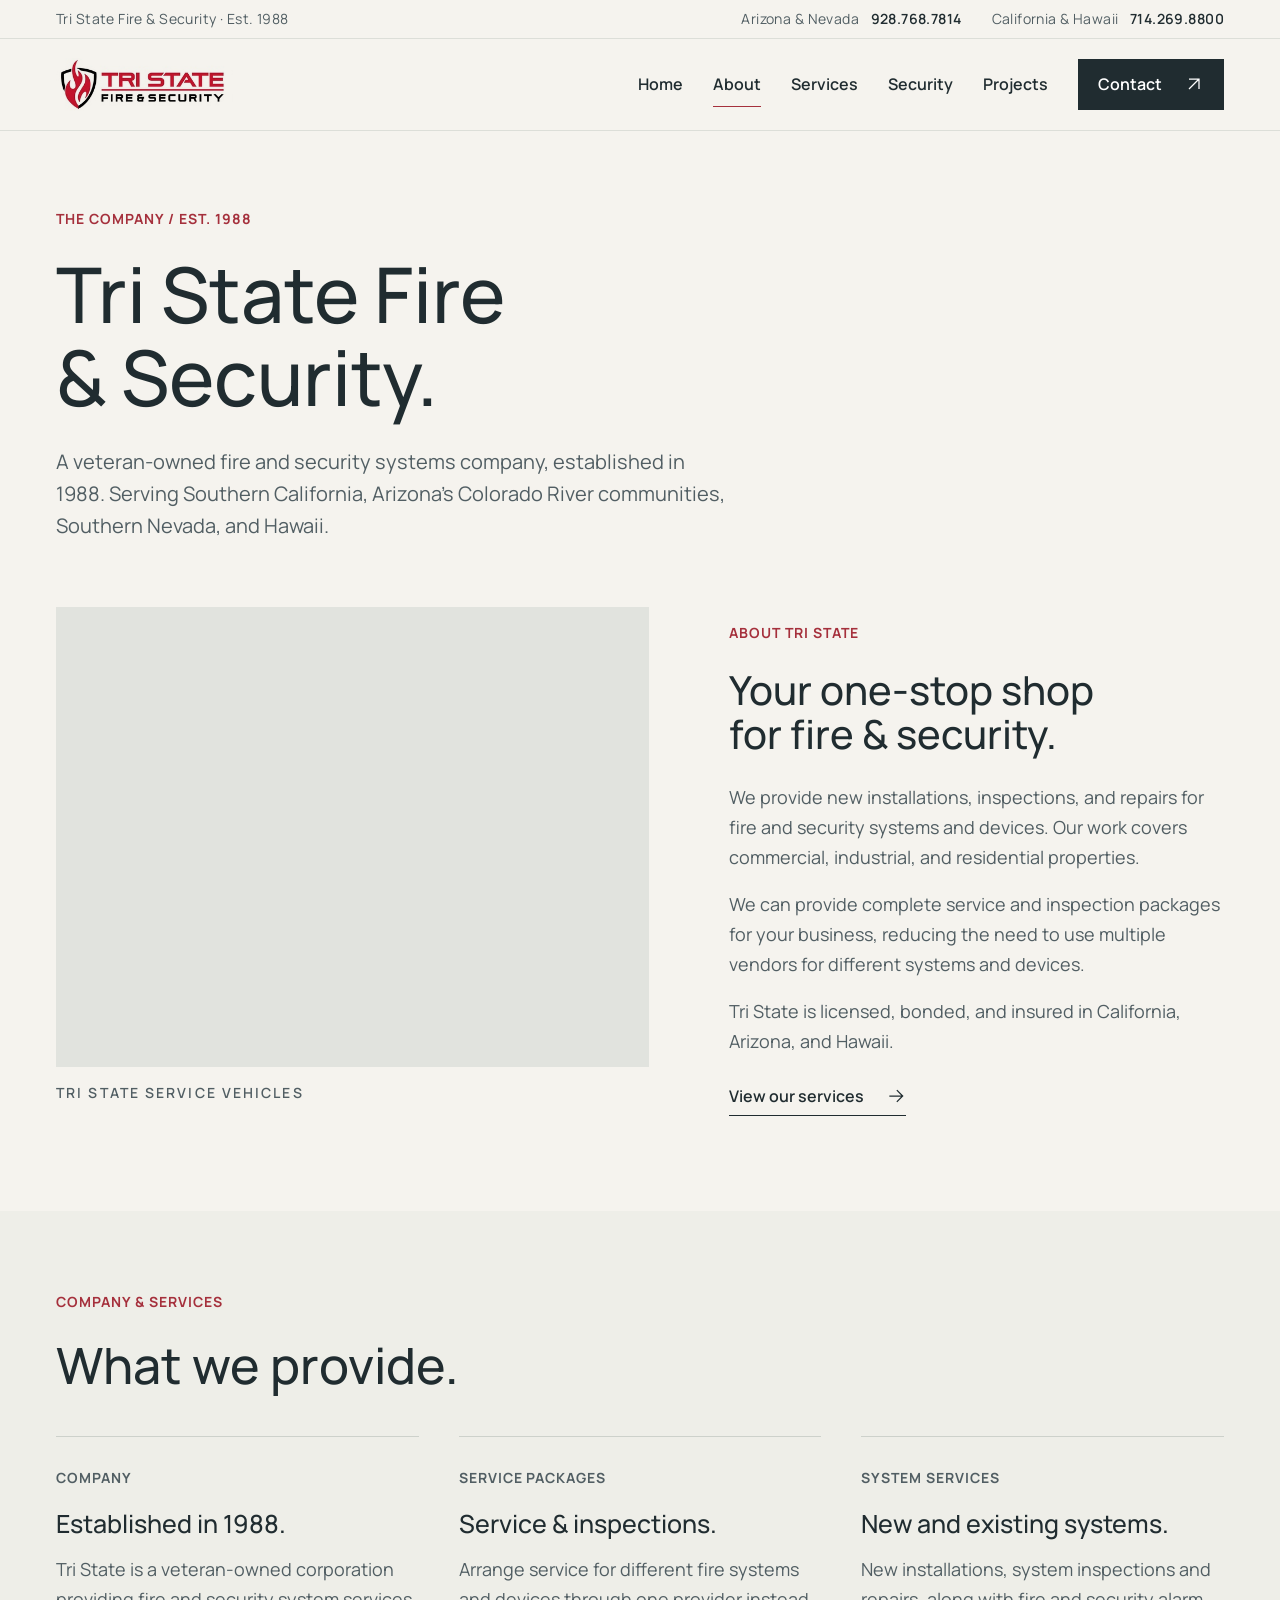
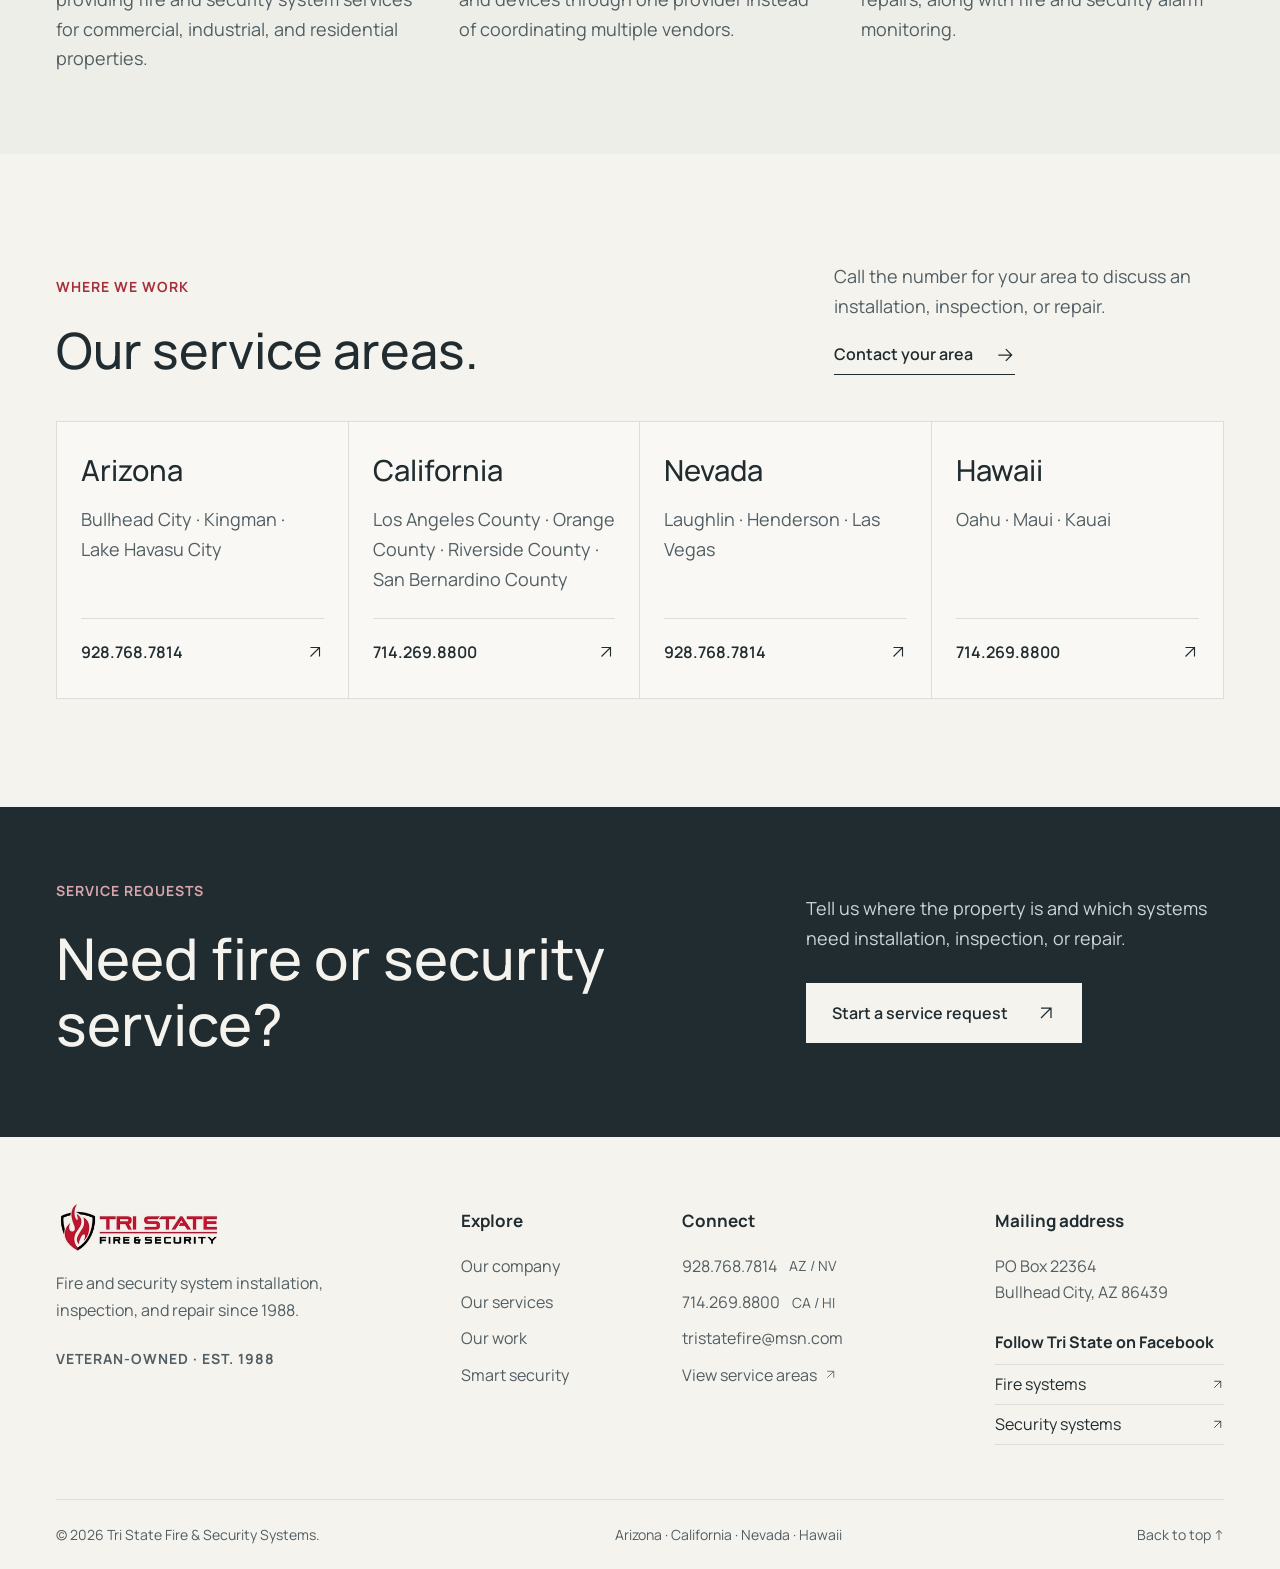
==== about.html @ aa1368dc "Publish Tri State client preview" ====
<!doctype html>
<html lang="en">
  <head>
    <meta charset="UTF-8" />
    <meta name="viewport" content="width=device-width, initial-scale=1.0" />
    <meta name="theme-color" content="#f5f3ee" />
    <title>Our company | Tri State Fire & Security</title>
    <meta
      name="description"
      content="Get to know Tri State Fire &amp; Security, a veteran-owned company providing complete fire and security services since 1988."
    />
    <link
      rel="icon"
      type="image/jpeg"
      href="/images/enhanced/tristate_icon-606w.jpg"
    />
    <link rel="preconnect" href="https://fonts.googleapis.com" />
    <link rel="preconnect" href="https://fonts.gstatic.com" crossorigin />
    <link
      href="https://fonts.googleapis.com/css2?family=Manrope:wght@400;500;600;700;800&display=swap"
      rel="stylesheet"
    />
    <link rel="stylesheet" href="/css/styles.css?v=services-fix-1" />
    <script src="/app.js?v=mobile-call-1" defer></script>
  </head>
  <body id="top">
    <a class="skip-link" href="#main">Skip to content</a>
    <div class="utility-bar">
      <div class="container utility-inner">
        <span>Tri State Fire &amp; Security · Est. 1988</span
        ><a href="tel:+19287687814"
          >Arizona & Nevada <span>928.768.7814</span></a
        ><a href="tel:+17142698800"
          >California & Hawaii <span>714.269.8800</span></a
        >
      </div>
    </div>
    <header class="site-header">
      <div class="container nav-inner">
        <a class="brand" href="/" aria-label="Tri State Fire and Security home"
          ><picture
            >
            <img
              src="/images/enhanced/tristate_logo-1125w.jpg"
              alt="Tri State Fire & Security"
              width="1125"
              height="460"
              decoding="async"
              srcset="
                /images/enhanced/tristate_logo-320w.jpg   320w,
                /images/enhanced/tristate_logo-640w.jpg   640w,
                /images/enhanced/tristate_logo-1125w.jpg 1125w
              "
              sizes="(max-width: 700px) 175px, 177px" /></picture></a
        ><button
          class="menu-toggle"
          aria-controls="site-nav"
          aria-expanded="false"
          aria-label="Open navigation"
        >
          <span></span><span></span>
        </button>
        <nav id="site-nav" aria-label="Main navigation">
          <a href="/">Home</a><a href="/about.html" aria-current="page">About</a
          ><a href="/services.html">Services</a
          ><a href="/brochure.html">Security</a
          ><a href="/projects.html">Projects</a
          ><a href="/locations.html" class="button button-small"
            >Contact
            <svg viewBox="0 0 24 24" fill="none" aria-hidden="true">
              <path
                d="M6 18 18 6M6 6h12v12"
                stroke="currentColor"
                stroke-width="1.5"
              /></svg
          ></a>
        </nav>
      </div>
    </header>
    <main id="main">
      <section class="page-intro container">
        <p class="eyebrow">THE COMPANY / EST. 1988</p>
        <h1>Tri State Fire<br />&amp; Security.</h1>
        <p class="intro-copy">
          A veteran-owned fire and security systems company, established in 1988. Serving Southern California, Arizona’s Colorado River communities, Southern Nevada, and Hawaii.
        </p>
      </section>
      <section class="container company-story">
        <div>
          <picture
            >
            <img
              class="story-photo"
              src="/images/enhanced/truck-1920w.jpg"
              alt="Tri State technicians with the company service vehicles"
              width="1920"
              height="1080"
              decoding="async"
              srcset="
                /images/enhanced/truck-480w.jpg   480w,
                /images/enhanced/truck-960w.jpg   960w,
                /images/enhanced/truck-1920w.jpg 1920w
              "
              sizes="(max-width: 700px) calc(100vw - 40px), (max-width: 1100px) 48vw, 640px" /></picture
          ><span class="photo-caption">TRI STATE SERVICE VEHICLES</span>
        </div>
        <div>
          <p class="eyebrow">ABOUT TRI STATE</p>
          <h2>Your one-stop shop<br />for fire &amp; security.</h2>
          <p>
            We provide new installations, inspections, and repairs for fire and security systems and devices. Our work covers commercial, industrial, and residential properties.
          </p>
          <p>
            We can provide complete service and inspection packages for your business, reducing the need to use multiple vendors for different systems and devices.
          </p>
          <p>
            Tri State is licensed, bonded, and insured in California, Arizona, and Hawaii.
          </p>
          <a href="/services.html" class="text-link"
            >View our services
            <svg viewBox="0 0 24 24" fill="none" aria-hidden="true">
              <path
                d="M4 12h15M13 5l7 7-7 7"
                stroke="currentColor"
                stroke-width="1.5"
              /></svg
          ></a>
        </div>
      </section>
      <section class="values-section">
        <div class="container">
          <div class="section-heading">
            <div>
              <p class="eyebrow">COMPANY &amp; SERVICES</p>
              <h2>What we provide.</h2>
            </div>
            <div class="section-heading-aside"></div>
          </div>
          <div class="values-grid">
            <article>
              <span class="small-label">COMPANY</span>
              <h3>Established in 1988.</h3>
              <p>
                Tri State is a veteran-owned corporation providing fire and security system services for commercial, industrial, and residential properties.
              </p>
            </article>
            <article>
              <span class="small-label">SERVICE PACKAGES</span>
              <h3>Service &amp; inspections.</h3>
              <p>
                Arrange service for different fire systems and devices through one provider instead of coordinating multiple vendors.
              </p>
            </article>
            <article>
              <span class="small-label">SYSTEM SERVICES</span>
              <h3>New and existing systems.</h3>
              <p>
                New installations, system inspections and repairs, along with fire and security alarm monitoring.
              </p>
            </article>
          </div>
        </div>
      </section>
      <section class="section container">
        <div class="section-heading">
          <div>
            <p class="eyebrow">WHERE WE WORK</p>
            <h2>Our service areas.</h2>
          </div>
          <div class="section-heading-aside">
            <p>
              Call the number for your area to discuss an installation, inspection, or repair.
            </p>
            <a href="/locations.html" class="text-link"
              >Contact your area
              <svg viewBox="0 0 24 24" fill="none" aria-hidden="true">
                <path
                  d="M4 12h15M13 5l7 7-7 7"
                  stroke="currentColor"
                  stroke-width="1.5"
                /></svg
            ></a>
          </div>
        </div>
        <div class="regions-grid">
          <article class="region-card" id="arizona">
            <h2>Arizona</h2>
            <p>Bullhead City · Kingman · Lake Havasu City</p>
            <a href="tel:+19287687814" class="region-phone"
              >928.768.7814
              <svg viewBox="0 0 24 24" fill="none" aria-hidden="true">
                <path
                  d="M6 18 18 6M6 6h12v12"
                  stroke="currentColor"
                  stroke-width="1.5"
                /></svg
            ></a>
          </article>
          <article class="region-card" id="california">
            <h2>California</h2>
            <p>Los Angeles County · Orange County · Riverside County · San Bernardino County</p>
            <a href="tel:+17142698800" class="region-phone"
              >714.269.8800
              <svg viewBox="0 0 24 24" fill="none" aria-hidden="true">
                <path
                  d="M6 18 18 6M6 6h12v12"
                  stroke="currentColor"
                  stroke-width="1.5"
                /></svg
            ></a>
          </article>
          <article class="region-card" id="nevada">
            <h2>Nevada</h2>
            <p>Laughlin · Henderson · Las Vegas</p>
            <a href="tel:+19287687814" class="region-phone"
              >928.768.7814
              <svg viewBox="0 0 24 24" fill="none" aria-hidden="true">
                <path
                  d="M6 18 18 6M6 6h12v12"
                  stroke="currentColor"
                  stroke-width="1.5"
                /></svg
            ></a>
          </article>
          <article class="region-card" id="hawaii">
            <h2>Hawaii</h2>
            <p>Oahu · Maui · Kauai</p>
            <a href="tel:+17142698800" class="region-phone"
              >714.269.8800
              <svg viewBox="0 0 24 24" fill="none" aria-hidden="true">
                <path
                  d="M6 18 18 6M6 6h12v12"
                  stroke="currentColor"
                  stroke-width="1.5"
                /></svg
            ></a>
          </article>
        </div>
      </section>
    </main>
    <section class="contact-banner">
      <div class="container contact-inner">
        <div>
          <p class="eyebrow">SERVICE REQUESTS</p>
          <h2>Need fire or security service?</h2>
        </div>
        <div class="contact-copy">
          <p>
            Tell us where the property is and which systems need installation, inspection, or repair.
          </p>
          <a href="/locations.html" class="button button-light"
            >Start a service request
            <svg viewBox="0 0 24 24" fill="none" aria-hidden="true">
              <path
                d="M6 18 18 6M6 6h12v12"
                stroke="currentColor"
                stroke-width="1.5"
              /></svg
          ></a>
        </div>
      </div>
    </section>
    <footer class="site-footer">
      <div class="container">
        <div class="footer-grid">
          <div class="footer-brand">
            <a class="brand" href="/" aria-label="Tri State home"
              ><picture
                >
                <img
                  src="/images/enhanced/tristate_logo-1125w.jpg"
                  alt="Tri State Fire & Security"
                  width="1125"
                  height="460"
                  loading="lazy"
                  decoding="async"
                  srcset="
                    /images/enhanced/tristate_logo-320w.jpg   320w,
                    /images/enhanced/tristate_logo-640w.jpg   640w,
                    /images/enhanced/tristate_logo-1125w.jpg 1125w
                  "
                  sizes="(max-width: 700px) 175px, 177px" /></picture
            ></a>
            <p>
              Fire and security system installation,<br />inspection, and repair since 1988.
            </p>
            <span class="small-label">VETERAN-OWNED · EST. 1988</span>
          </div>
          <div>
            <h2>Explore</h2>
            <a href="/about.html">Our company</a
            ><a href="/services.html">Our services</a
            ><a href="/projects.html">Our work</a
            ><a href="/brochure.html">Smart security</a>
          </div>
          <div>
            <h2>Connect</h2>
            <a href="tel:+19287687814">928.768.7814 <span>AZ / NV</span></a
            ><a href="tel:+17142698800">714.269.8800 <span>CA / HI</span></a
            ><a href="mailto:tristatefire@msn.com">tristatefire@msn.com</a
            ><a href="/locations.html"
              >View service areas
              <svg viewBox="0 0 24 24" fill="none" aria-hidden="true">
                <path
                  d="M6 18 18 6M6 6h12v12"
                  stroke="currentColor"
                  stroke-width="1.5"
                /></svg
            ></a>
          </div>
          <div>
            <h2>Mailing address</h2>
            <p>PO Box 22364<br />Bullhead City, AZ 86439</p>
            <p class="social-heading">Follow Tri State on Facebook</p>
            <div class="social-links">
              <a
                href="https://www.facebook.com/tristatefiresystems"
                aria-label="Tri State Fire on Facebook"
                >Fire systems
                <svg viewBox="0 0 24 24" fill="none" aria-hidden="true">
                  <path
                    d="M6 18 18 6M6 6h12v12"
                    stroke="currentColor"
                    stroke-width="1.5"
                  /></svg></a
              ><a
                href="https://www.facebook.com/tristatealarm928"
                aria-label="Tri State Security on Facebook"
                >Security systems
                <svg viewBox="0 0 24 24" fill="none" aria-hidden="true">
                  <path
                    d="M6 18 18 6M6 6h12v12"
                    stroke="currentColor"
                    stroke-width="1.5"
                  /></svg
              ></a>
            </div>
          </div>
        </div>
        <div class="footer-bottom">
          <p>
            © <span data-year>2026</span> Tri State Fire & Security Systems.
          </p>
          <span>Arizona · California · Nevada · Hawaii</span
          ><a href="#top">Back to top ↑</a>
        </div>
      </div>
    </footer>
  </body>
</html>
---- css/styles.css ----
/* Tri State — a restrained, editorial design built around real expertise. */
:root {
  --paper: #f5f3ee;
  --white: #fff;
  --ink: #202c30;
  --muted: #515e63;
  --red: #a5303c;
  --line: #dcded8;
  --dark: #202c30;
  --font: "Manrope", Arial, sans-serif;
  --max: 1240px;
}
* {
  box-sizing: border-box;
}
html {
  scroll-behavior: smooth;
  scroll-padding-top: 110px;
}
body {
  margin: 0;
  background: var(--paper);
  color: var(--ink);
  font-family: var(--font);
  font-size: 18px;
  line-height: 1.7;
  -webkit-font-smoothing: antialiased;
}
body.menu-open {
  overflow: hidden;
}
a {
  color: inherit;
  text-decoration: none;
}
button {
  font: inherit;
}
img {
  max-width: 100%;
  display: block;
}
svg {
  width: 24px;
  height: 24px;
  flex-shrink: 0;
}
h1,
h2,
h3,
p {
  margin: 0;
}
h1,
h2,
h3 {
  font-weight: 500;
  line-height: 1.12;
  letter-spacing: 0;
}
h2 {
  font-size: clamp(32px, 4vw, 50px);
}
h3 {
  font-size: 25px;
  letter-spacing: 0;
}
p {
  color: var(--muted);
}
::selection {
  background: #e7bfc3;
  color: var(--ink);
}
:focus-visible {
  outline: 2px solid var(--red);
  outline-offset: 6px;
}
.container {
  width: min(var(--max), calc(100% - 112px));
  margin-inline: auto;
}
.eyebrow,
.small-label {
  font-size: 14px;
  line-height: 1.6;
  letter-spacing: 0.15em;
  font-weight: 700;
  text-transform: uppercase;
}
.eyebrow {
  color: var(--red);
  margin-bottom: 23px;
}
.small-label {
  color: var(--muted);
}
.section {
  padding-top: 108px;
  padding-bottom: 108px;
}
.skip-link {
  position: fixed;
  top: -90px;
  left: 20px;
  z-index: 300;
  background: var(--ink);
  color: white;
  padding: 12px 20px;
}
.skip-link:focus {
  top: 12px;
}
.utility-bar {
  border-bottom: 1px solid var(--line);
  font-size: 14px;
  letter-spacing: 0.03em;
}
.utility-inner {
  display: flex;
  align-items: center;
  gap: 30px;
  min-height: 38px;
}
.utility-inner > span {
  margin-right: auto;
  color: var(--muted);
}
.utility-inner > a {
  color: var(--muted);
}
.utility-inner a > span {
  margin-left: 8px;
  color: var(--ink);
  font-weight: 600;
}
.utility-inner a:hover {
  color: var(--red);
}
.mobile-call {
  display: none;
}
.site-header {
  position: sticky;
  top: 0;
  z-index: 100;
  background: var(--paper);
  border-bottom: 1px solid var(--line);
}
.nav-inner {
  height: 91px;
  display: flex;
  align-items: center;
  justify-content: space-between;
  gap: 24px;
}
.brand {
  width: 177px;
  display: block;
  flex-shrink: 0;
}
.brand img {
  width: 100%;
  height: auto;
  mix-blend-mode: multiply;
  aspect-ratio: 3.9;
  object-fit: contain;
}
.nav-inner nav {
  display: flex;
  align-items: center;
  gap: 30px;
}
.nav-inner nav > a {
  font-size: 16px;
  font-weight: 600;
  position: relative;
}
.nav-inner nav > a:not(.button):after {
  content: "";
  position: absolute;
  left: 0;
  right: 0;
  bottom: -9px;
  height: 1px;
  background: var(--red);
  transform: scaleX(0);
  transform-origin: left;
  transition: transform 0.2s;
}
.nav-inner nav > a:not(.button):hover:after,
.nav-inner nav > a[aria-current="page"]:not(.button):after {
  transform: scaleX(1);
}
.button {
  display: inline-flex;
  align-items: center;
  justify-content: center;
  gap: 28px;
  background: var(--ink);
  color: white;
  min-height: 55px;
  padding: 16px 25px;
  font-size: 16px;
  font-weight: 600;
  border: 1px solid var(--ink);
  transition:
    background 0.2s,
    border-color 0.2s,
    color 0.2s;
}
.button:hover {
  background: var(--red);
  border-color: var(--red);
}
.button svg {
  width: 20px;
  height: 20px;
}
.button-small {
  min-height: 43px;
  padding: 11px 19px;
  gap: 22px;
}
.button-light {
  background: var(--paper);
  color: var(--ink);
  border-color: var(--paper);
}
.button-light:hover {
  background: white;
  border-color: white;
  color: var(--red);
}
.text-link {
  display: inline-flex;
  align-items: center;
  gap: 22px;
  font-size: 16px;
  font-weight: 600;
  padding-bottom: 6px;
  border-bottom: 1px solid var(--ink);
  color: var(--ink);
}
.text-link svg,
.quiet-link svg {
  width: 20px;
  height: 20px;
  transition: transform 0.2s;
}
.text-link:hover {
  color: var(--red);
  border-color: var(--red);
}
.text-link:hover svg,
.quiet-link:hover svg {
  transform: translateX(3px);
}
.quiet-link {
  display: inline-flex;
  gap: 18px;
  align-items: center;
  font-size: 16px;
  font-weight: 600;
}
.quiet-link:hover {
  color: var(--red);
}
.menu-toggle {
  display: none;
}
/* Homepage */
.hero {
  display: grid;
  grid-template-columns: 1.12fr 1fr;
  gap: 65px;
  padding-top: 59px;
  padding-bottom: 60px;
  align-items: center;
}
.hero-copy {
  padding: 5px 0 20px;
}
.hero-copy .eyebrow {
  display: flex;
  align-items: center;
  gap: 9px;
  margin-bottom: 25px;
  letter-spacing: 0.12em;
}
.status-dot {
  width: 6px;
  height: 6px;
  background: var(--red);
  border-radius: 50%;
  display: inline-block;
}
.hero h1 {
  font-size: clamp(58px, 6.6vw, 89px);
  line-height: 1.035;
  letter-spacing: 0;
  font-weight: 500;
}
.hero h1 > span {
  color: var(--red);
}
.hero-description {
  font-size: 17px;
  line-height: 1.85;
  margin-top: 28px;
}
.hero-actions {
  display: flex;
  align-items: center;
  gap: 27px;
  margin-top: 32px;
}
.hero-note {
  font-size: 14px;
  color: var(--muted);
  margin-top: 42px;
  display: flex;
  align-items: center;
  gap: 12px;
}
.note-line {
  width: 28px;
  height: 1px;
  background: var(--red);
}
.hero-visual {
  position: relative;
  height: 515px;
  background: #13262e;
  isolation: isolate;
}
.hero-visual img {
  width: 100%;
  height: 100%;
  object-fit: cover;
  object-position: center;
  opacity: 0.88;
}
.hero-visual:after {
  content: "";
  position: absolute;
  inset: 0;
  z-index: 0;
  background: linear-gradient(
    180deg,
    rgba(9, 25, 33, 0.42) 0%,
    transparent 38%,
    rgba(9, 25, 33, 0.88) 100%
  );
}
.visual-top,
.visual-bottom {
  position: absolute;
  z-index: 1;
  color: #fff;
  left: 34px;
  right: 34px;
}
.visual-top {
  top: 28px;
  display: flex;
  align-items: center;
  justify-content: space-between;
}
.visual-top .small-label,
.visual-bottom .small-label {
  color: #d7dfe2;
  font-size: 14px;
  letter-spacing: 0.15em;
}
.visual-top svg {
  width: 26px;
  height: 26px;
}
.visual-bottom {
  bottom: 45px;
}
.visual-bottom > p {
  font-size: 24px;
  line-height: 1.4;
  letter-spacing: 0;
  color: white;
  margin-top: 12px;
}
.experience-stamp {
  position: absolute;
  z-index: 2;
  right: -20px;
  bottom: -20px;
  display: flex;
  align-items: center;
  justify-content: center;
  flex-direction: column;
  width: 126px;
  height: 126px;
  border-radius: 50%;
  background: var(--paper);
  border: 1px solid #dddcd5;
  box-shadow: 0 0 0 8px var(--paper);
  transform: rotate(-9deg);
}
.experience-stamp > span {
  font-size: 14px;
  letter-spacing: 0.08em;
  font-weight: 600;
}
.experience-stamp > strong {
  font-size: 33px;
  font-weight: 500;
  letter-spacing: 0;
  line-height: 1.6;
}
.trust-strip {
  display: grid;
  grid-template-columns: repeat(4, 1fr);
  padding-top: 30px;
  padding-bottom: 32px;
  border-top: 1px solid var(--line);
  border-bottom: 1px solid var(--line);
}
.trust-strip > div {
  display: flex;
  flex-direction: column;
  gap: 4px;
  padding-left: 32px;
  border-left: 1px solid var(--line);
}
.trust-strip > div:first-child {
  padding-left: 0;
  border: 0;
}
.trust-strip strong {
  font-size: 20px;
  letter-spacing: 0;
  font-weight: 500;
}
.trust-strip span {
  font-size: 14px;
  color: var(--muted);
}
.section-heading {
  display: flex;
  justify-content: space-between;
  align-items: flex-end;
  gap: 50px;
  margin-bottom: 43px;
}
.section-heading-aside {
  max-width: 305px;
  padding-bottom: 3px;
}
.section-heading-aside > p {
  font-size: 16px;
  line-height: 1.9;
}
.section-heading-aside .text-link {
  margin-top: 20px;
}
.services-grid {
  display: grid;
  grid-template-columns: repeat(3, 1fr);
  gap: 22px;
}
.service-card {
  background: #fff;
  display: flex;
  flex-direction: column;
  border: 1px solid var(--line);
  transition: border-color 0.25s;
}
.service-card:hover {
  border-color: var(--red);
}
.service-card--text {
  min-height: 310px;
}
.service-card--text .card-content {
  min-height: 100%;
}
.image-wrap {
  position: relative;
  overflow: hidden;
  height: 208px;
  background: #e8e8e3;
}
.image-wrap img {
  width: 100%;
  height: 100%;
  object-fit: cover;
  transition: transform 0.45s;
}
.service-card:nth-child(2) .image-wrap {
  background: white;
}
.service-card:nth-child(2) .image-wrap img {
  object-fit: contain;
  padding: 22px;
}
.service-card .image-wrap img {
  object-fit: cover;
  padding: 0;
}
.service-card:hover .image-wrap img {
  transform: scale(1.04);
}
.card-content {
  padding: 26px;
  display: flex;
  flex-direction: column;
  flex: 1;
}
.card-top {
  display: flex;
  justify-content: space-between;
  align-items: center;
  margin-bottom: 20px;
}
.card-top svg:first-child {
  color: var(--red);
  width: 26px;
  height: 26px;
}
.card-top svg:last-child {
  width: 21px;
  height: 21px;
  color: var(--muted);
}
.card-content h3 {
  font-size: 24px;
  margin-bottom: 14px;
}
.card-content > p {
  font-size: 16px;
  line-height: 1.9;
  margin-bottom: 26px;
}
.card-content .text-link {
  border: 0;
  justify-content: space-between;
  margin-top: auto;
  padding-top: 20px;
  border-top: 1px solid var(--line);
  padding-bottom: 0;
  font-size: 14px;
}
.about-section {
  background: #eeeee8;
  padding: 95px 0;
}
.about-layout {
  display: grid;
  grid-template-columns: 1.1fr 1fr;
  gap: 85px;
  align-items: center;
}
.about-image img {
  width: 100%;
  height: 380px;
  object-fit: cover;
}
.photo-caption {
  display: block;
  font-size: 14px;
  letter-spacing: 0.15em;
  font-weight: 600;
  color: var(--muted);
  margin-top: 14px;
}
.about-copy h2 {
  margin-bottom: 25px;
}
.about-copy > p:not(.eyebrow) {
  font-size: 16px;
  line-height: 1.9;
  margin-bottom: 15px;
}
.credentials {
  display: grid;
  gap: 10px;
  margin: 24px 0 28px;
}
.credentials > span {
  display: flex;
  gap: 11px;
  align-items: center;
  font-size: 14px;
  font-weight: 600;
}
.credentials svg {
  width: 18px;
  height: 18px;
  color: var(--red);
}
.project-grid {
  display: grid;
  grid-template-columns: repeat(2, 1fr);
  gap: 45px 30px;
}
.project-image {
  display: block;
  height: 370px;
  overflow: hidden;
  background: #e1e3de;
}
.project-image img {
  width: 100%;
  height: 100%;
  object-fit: cover;
  transition: transform 0.5s;
}
.project-image:hover img {
  transform: scale(1.035);
}
.project-caption {
  border-bottom: 1px solid var(--line);
  padding: 22px 0 24px;
  display: flex;
  align-items: flex-start;
  justify-content: space-between;
  gap: 24px;
}
.project-card[id] {
  scroll-margin-top: 110px;
}
a.project-caption:hover {
  color: var(--red);
}
.project-caption h3 {
  font-size: 20px;
  letter-spacing: 0;
  line-height: 1.4;
  margin-top: 7px;
  max-width: 420px;
}
.project-caption .small-label {
  font-size: 14px;
}
.project-caption > svg {
  width: 22px;
  height: 22px;
  margin-top: 4px;
}
.home-projects .project-card:nth-child(2) .project-image img {
  object-position: center 42%;
}
.coverage-section {
  padding: 75px 0 85px;
  border-top: 1px solid var(--line);
}
.coverage-links {
  display: grid;
  grid-template-columns: repeat(4, 1fr);
  border-top: 1px solid var(--line);
  border-bottom: 1px solid var(--line);
}
.coverage-links > a {
  display: flex;
  align-items: center;
  justify-content: space-between;
  padding: 29px 23px;
  border-right: 1px solid var(--line);
  font-size: 20px;
  letter-spacing: 0;
  transition:
    color 0.2s,
    background 0.2s;
}
.coverage-links > a:first-child {
  padding-left: 0;
}
.coverage-links > a:last-child {
  border-right: 0;
  padding-right: 0;
}
.coverage-links > a:hover {
  color: var(--red);
}
.coverage-links svg {
  width: 21px;
  height: 21px;
}
/* Shared closing sections */
.contact-banner {
  background: var(--dark);
  color: var(--paper);
  padding: 73px 0 80px;
}
.contact-inner {
  display: grid;
  grid-template-columns: 1.4fr 1fr;
  gap: 70px;
  align-items: center;
}
.contact-banner .eyebrow {
  color: #d9a5ac;
  font-size: 14px;
}
.contact-banner h2 {
  font-size: clamp(38px, 4.5vw, 59px);
  letter-spacing: 0;
  line-height: 1.15;
}
.contact-copy {
  padding-left: 40px;
}
.contact-copy > p {
  color: #b4babc;
  font-size: 16px;
  line-height: 1.9;
  margin-bottom: 29px;
}
.site-footer {
  padding: 65px 0 0;
  background: var(--paper);
}
.footer-grid {
  display: grid;
  grid-template-columns: 1.55fr 0.75fr 1.15fr 1fr;
  gap: 50px;
  padding-bottom: 54px;
}
.footer-brand .brand {
  width: 170px;
  margin-bottom: 18px;
}
.footer-brand p {
  font-size: 14px;
  line-height: 1.85;
  margin-bottom: 20px;
}
.footer-brand .small-label {
  font-size: 14px;
}
.footer-grid h2 {
  font-size: 14px;
  font-weight: 700;
  letter-spacing: 0.06em;
  margin: 9px 0 22px;
}
.footer-grid > div:not(:first-child) > a {
  display: flex;
  align-items: center;
  gap: 7px;
  max-width: max-content;
  margin-bottom: 10px;
  color: var(--muted);
  font-size: 14px;
}
.footer-grid a:hover {
  color: var(--red);
}
.footer-grid a > span {
  font-size: 14px;
  color: var(--muted);
  margin-left: 5px;
}
.footer-grid a > svg {
  width: 13px;
  height: 13px;
}
.footer-grid > div > p {
  font-size: 14px;
  line-height: 1.9;
}
.social-heading {
  margin: 24px 0 8px;
  color: var(--ink);
  font-size: 14px;
  font-weight: 700;
  line-height: 1.4;
}
.social-links {
  display: grid;
  gap: 0;
  margin-top: 0;
  border-top: 1px solid var(--line);
}
.social-links > a {
  display: flex;
  align-items: center;
  justify-content: space-between;
  min-height: 40px;
  border-bottom: 1px solid var(--line);
  font-size: 16px;
  color: var(--ink);
  gap: 12px;
}
.social-links svg {
  width: 16px;
  height: 16px;
}
.footer-bottom {
  display: flex;
  justify-content: space-between;
  gap: 24px;
  border-top: 1px solid var(--line);
  padding: 23px 0;
  font-size: 14px;
  color: var(--muted);
}
.footer-bottom a:hover {
  color: var(--red);
}
/* Interior pages */
.page-intro {
  padding-top: 77px;
  padding-bottom: 65px;
}
.page-intro h1 {
  font-size: clamp(48px, 6vw, 77px);
  line-height: 1.08;
  letter-spacing: 0;
  max-width: 940px;
}
.intro-copy {
  font-size: 18px;
  line-height: 1.85;
  max-width: 570px;
  margin-top: 27px;
}
.company-story {
  display: grid;
  grid-template-columns: 1.2fr 1fr;
  gap: 80px;
  align-items: start;
  padding-bottom: 95px;
}
.story-photo {
  height: 460px;
  width: 100%;
  object-fit: cover;
}
.company-story > div:nth-child(2) {
  padding-top: 15px;
}
.company-story h2 {
  font-size: 40px;
  margin-bottom: 26px;
}
.company-story p:not(.eyebrow) {
  font-size: 16px;
  line-height: 1.95;
  margin-bottom: 18px;
}
.company-story .text-link {
  margin-top: 8px;
}
.values-section {
  padding: 80px 0;
  background: #eeeee8;
}
.values-grid {
  display: grid;
  grid-template-columns: repeat(3, 1fr);
  gap: 40px;
}
.values-grid article {
  border-top: 1px solid #cdd1cb;
  padding-top: 25px;
}
.values-grid .small-label {
  font-size: 14px;
}
.values-grid h3 {
  font-size: 25px;
  margin: 19px 0 17px;
}
.values-grid p {
  font-size: 16px;
  line-height: 1.95;
}
.regions-grid {
  display: grid;
  grid-template-columns: repeat(4, 1fr);
  border: 1px solid var(--line);
  background: #f9f8f5;
}
.region-card {
  padding: 32px 24px;
  border-right: 1px solid var(--line);
  display: flex;
  flex-direction: column;
  scroll-margin-top: 120px;
}
.region-card:last-child {
  border-right: 0;
}
.region-card .small-label {
  font-size: 14px;
}
.region-card h2 {
  font-size: 29px;
  margin-top: 0;
  margin-bottom: 19px;
  letter-spacing: 0;
}
.region-card p {
  font-size: 14px;
  line-height: 1.85;
  min-height: 67px;
  margin-bottom: 24px;
}
.region-phone {
  font-size: 16px;
  font-weight: 600;
  display: flex;
  align-items: center;
  justify-content: space-between;
  border-top: 1px solid var(--line);
  padding-top: 20px;
  margin-top: auto;
  gap: 10px;
}
.region-phone svg {
  width: 18px;
  height: 18px;
}
.region-phone:hover {
  color: var(--red);
}
.section-nav {
  display: flex;
  gap: 40px;
  border-top: 1px solid var(--line);
  border-bottom: 1px solid var(--line);
  padding: 23px 0;
}
.section-nav > a {
  font-size: 14px;
  font-weight: 600;
}
.section-nav > a:hover {
  color: var(--red);
}
.service-group {
  padding-top: 85px;
  padding-bottom: 80px;
  border-bottom: 1px solid var(--line);
  display: grid;
  grid-template-columns: 0.85fr 1.2fr;
  gap: 95px;
  align-items: start;
  scroll-margin-top: 100px;
}
.service-group:last-child {
  border-bottom: 0;
}
.service-group-info > h2 {
  font-size: 37px;
  margin-bottom: 24px;
}
.service-group-info > p:not(.eyebrow) {
  font-size: 16px;
  line-height: 1.9;
  max-width: 390px;
}
.service-group-info img {
  height: 250px;
  width: 100%;
  object-fit: cover;
  margin: 27px 0 25px;
}
.service-group#security .service-group-info img,
.service-group#electrical .service-group-info img {
  display: block;
  object-fit: cover;
  background: #fff;
  padding: 0;
  border: 1px solid var(--line);
}
.service-group#security .service-group-info img {
  aspect-ratio: 3 / 2;
  height: auto;
}
.service-group#electrical .service-group-info img {
  aspect-ratio: 5 / 4;
  height: auto;
}
.service-accordions {
  border-top: 1px solid var(--line);
}
details {
  border-bottom: 1px solid var(--line);
}
summary {
  display: flex;
  justify-content: space-between;
  align-items: center;
  gap: 25px;
  cursor: pointer;
  padding: 23px 0;
  font-size: 18px;
  font-weight: 500;
  list-style: none;
}
summary::-webkit-details-marker {
  display: none;
}
summary:hover {
  color: var(--red);
}
.plus {
  position: relative;
  width: 16px;
  height: 16px;
  flex-shrink: 0;
}
.plus:before,
.plus:after {
  content: "";
  background: var(--red);
  position: absolute;
  inset: 7px 0 auto;
  height: 1px;
}
.plus:after {
  transform: rotate(90deg);
  transition: transform 0.2s;
}
details[open] .plus:after {
  transform: rotate(0);
}
.detail-copy {
  padding: 0 30px 25px 0;
}
.detail-copy p {
  font-size: 16px;
  line-height: 1.9;
}
.additional-services {
  margin-top: 28px;
  padding: 25px;
  background: #eaece6;
}
.additional-services h3 {
  font-size: 18px;
  margin-bottom: 12px;
}
.additional-services p {
  font-size: 14px;
  line-height: 1.9;
}
.service-group > div > .button {
  margin-top: 28px;
}
.security-feature {
  display: grid;
  grid-template-columns: 1.1fr 1fr;
  gap: 85px;
  align-items: center;
  padding-bottom: 85px;
}
.security-product {
  height: auto;
  aspect-ratio: 3 / 2;
  display: flex;
  align-items: center;
  justify-content: center;
  background: #fff;
  border: 1px solid var(--line);
}
.security-product img {
  object-fit: cover;
  padding: 0;
  width: 100%;
  height: 100%;
}
.security-feature h2 {
  font-size: 42px;
  margin-bottom: 23px;
}
.security-feature p:not(.eyebrow) {
  font-size: 16px;
  line-height: 1.9;
}
.feature-list {
  padding: 0;
  list-style: none;
  margin: 25px 0 32px;
  font-size: 16px;
}
.feature-list > li {
  padding: 11px 0;
  border-bottom: 1px solid var(--line);
  display: flex;
  gap: 13px;
  align-items: center;
}
.feature-list > li:before {
  content: "✓";
  color: var(--red);
  font-size: 14px;
}
.projects-section {
  padding-bottom: 95px;
}
.projects-section .project-image,
.project-card video {
  height: 340px;
  width: 100%;
  object-fit: cover;
  background: #202c30;
}
.project-card video {
  display: block;
}
.contact-regions {
  padding-bottom: 75px;
}
.direct-contact {
  display: grid;
  grid-template-columns: 1.5fr 1fr;
  gap: 90px;
  align-items: center;
  scroll-margin-top: 110px;
  border-top: 1px solid var(--line);
  padding-top: 65px;
  padding-bottom: 90px;
}
.direct-contact h2 {
  font-size: 39px;
}
.email-link {
  font-size: clamp(17px, 2vw, 25px);
  letter-spacing: 0;
  display: inline-flex;
  align-items: center;
  gap: 25px;
  margin-top: 25px;
  margin-bottom: 15px;
  border-bottom: 1px solid var(--ink);
  padding-bottom: 6px;
}
.email-link:hover {
  color: var(--red);
  border-color: var(--red);
}
.direct-contact p {
  font-size: 16px;
}
.mailing-card {
  padding: 35px;
  background: #eaece6;
}
.mailing-card p {
  margin: 23px 0;
  font-size: 17px;
  line-height: 1.9;
}
.mailing-card .small-label {
  font-size: 14px;
}
/* Tablet and compact desktop */
@media (min-width: 1500px) {
  .container {
    width: min(var(--max), calc(100% - 160px));
  }
  .hero {
    padding-top: 76px;
    padding-bottom: 76px;
  }
  .hero-visual {
    height: 560px;
  }
  .hero h1 {
    font-size: 94px;
  }
}
@media (max-width: 1100px) {
  .container {
    width: calc(100% - 72px);
  }
  .nav-inner nav {
    gap: 22px;
  }
  .brand {
    width: 155px;
  }
  .hero {
    gap: 38px;
  }
  .hero h1 {
    font-size: clamp(54px, 7vw, 77px);
  }
  .hero-visual {
    height: 480px;
  }
  .hero-actions {
    gap: 20px;
    flex-wrap: wrap;
  }
  .hero .button {
    gap: 18px;
    padding: 15px 18px;
  }
  .hero-note {
    margin-top: 30px;
  }
  .about-layout,
  .company-story,
  .security-feature {
    gap: 45px;
  }
  .footer-grid {
    gap: 30px;
    grid-template-columns: 1.2fr 0.65fr 1.1fr 0.9fr;
  }
  .service-group {
    gap: 55px;
  }
  .region-card {
    padding: 26px 18px;
  }
  .region-card h2 {
    font-size: 26px;
  }
  .region-phone {
    font-size: 14px;
  }
  .trust-strip > div {
    padding-left: 23px;
  }
}
@media (max-width: 850px) {
  .container {
    width: calc(100% - 48px);
  }
  .utility-inner {
    gap: 15px;
    font-size: 14px;
  }
  .utility-inner > a {
    font-size: 0;
  }
  .utility-inner a > span {
    font-size: 14px;
    margin-left: 0;
  }
  .nav-inner {
    height: 77px;
  }
  .nav-inner nav {
    gap: 15px;
  }
  .nav-inner nav > a {
    font-size: 14px;
  }
  .button-small {
    padding: 10px 14px;
    gap: 12px;
  }
  .brand {
    width: 145px;
  }
  .hero {
    gap: 28px;
    padding-top: 42px;
    padding-bottom: 42px;
  }
  .hero h1 {
    font-size: 57px;
  }
  .hero-visual {
    height: 445px;
  }
  .visual-top,
  .visual-bottom {
    left: 22px;
    right: 22px;
  }
  .visual-bottom > p {
    font-size: 20px;
  }
  .experience-stamp {
    width: 108px;
    height: 108px;
    right: -9px;
    bottom: -9px;
  }
  .experience-stamp > strong {
    font-size: 28px;
  }
  .experience-stamp > span {
    font-size: 14px;
  }
  .hero-description {
    font-size: 16px;
  }
  .hero .quiet-link {
    font-size: 14px;
  }
  .hero-copy .eyebrow {
    font-size: 14px;
    letter-spacing: 0.07em;
  }
  .hero-note {
    font-size: 14px;
  }
  .hero-actions {
    margin-top: 23px;
    gap: 17px;
  }
  .hero .button {
    min-height: 48px;
    font-size: 14px;
  }
  .trust-strip strong {
    font-size: 18px;
  }
  .trust-strip span {
    font-size: 14px;
  }
  .section {
    padding-top: 75px;
    padding-bottom: 75px;
  }
  .section-heading {
    gap: 35px;
  }
  .section-heading-aside {
    max-width: 260px;
  }
  .services-grid {
    gap: 14px;
  }
  .card-content {
    padding: 21px;
  }
  .card-content h3 {
    font-size: 20px;
  }
  .card-content p {
    font-size: 14px;
  }
  .image-wrap {
    height: 170px;
  }
  .about-layout {
    gap: 35px;
  }
  .about-image img {
    height: 340px;
  }
  .about-section {
    padding: 70px 0;
  }
  .project-image {
    height: 300px;
  }
  .project-caption h3 {
    font-size: 18px;
  }
  .coverage-links > a {
    font-size: 18px;
    padding: 25px 17px;
  }
  .contact-inner {
    gap: 25px;
  }
  .contact-copy {
    padding-left: 0;
  }
  .footer-grid {
    grid-template-columns: 1.1fr 0.7fr;
    gap: 35px 50px;
  }
  .footer-grid > div:nth-child(3),
  .footer-grid > div:nth-child(4) {
    border-top: 1px solid var(--line);
    padding-top: 18px;
  }
  .footer-bottom {
    font-size: 14px;
  }
  .footer-bottom > span {
    display: none;
  }
  .page-intro {
    padding-top: 60px;
    padding-bottom: 55px;
  }
  .regions-grid {
    grid-template-columns: repeat(2, 1fr);
  }
  .region-card {
    padding: 30px;
  }
  .region-card:nth-child(2) {
    border-right: 0;
  }
  .region-card:nth-child(-n + 2) {
    border-bottom: 1px solid var(--line);
  }
  .region-card p {
    min-height: 45px;
  }
  .company-story {
    gap: 35px;
  }
  .story-photo {
    height: 405px;
  }
  .company-story h2 {
    font-size: 32px;
  }
  .values-grid {
    gap: 25px;
  }
  .values-grid h3 {
    font-size: 22px;
  }
  .values-grid p {
    font-size: 14px;
  }
  .section-nav {
    gap: 25px;
  }
  .section-nav > a {
    font-size: 14px;
  }
  .service-group {
    gap: 35px;
  }
  .service-group-info > h2 {
    font-size: 31px;
  }
  .service-group-info img {
    height: 220px;
  }
  .security-feature {
    gap: 35px;
  }
  .security-product {
    width: 100%;
    max-width: 100%;
    min-width: 0;
    height: auto;
  }
  .security-feature h2 {
    font-size: 35px;
  }
  .projects-section .project-image,
  .project-card video {
    height: 285px;
  }
  .direct-contact {
    gap: 35px;
  }
  .direct-contact h2 {
    font-size: 32px;
  }
}
/* Mobile navigation and stacked layouts */
@media (max-width: 700px) {
  html {
    scroll-padding-top: 90px;
  }
  .container {
    width: calc(100% - 40px);
  }
  .utility-inner {
    display: flex;
    justify-content: center;
    min-height: 32px;
    padding-block: 7px;
  }
  .utility-inner > span {
    margin: 0;
    font-size: 12px;
    line-height: 1.5;
    letter-spacing: 0.06em;
    text-align: center;
  }
  .utility-inner > a {
    display: none;
  }
  .mobile-call {
    position: fixed;
    right: 16px;
    bottom: max(16px, env(safe-area-inset-bottom));
    z-index: 150;
    display: flex;
    flex-direction: column;
    align-items: flex-end;
    gap: 10px;
  }
  .mobile-call__button {
    display: inline-flex;
    align-items: center;
    gap: 9px;
    min-height: 52px;
    padding: 0 18px;
    border: 1px solid var(--ink);
    background: var(--ink);
    color: #fff;
    box-shadow: 0 10px 28px rgb(32 44 48 / 0.22);
    font: inherit;
    font-size: 16px;
    font-weight: 700;
    cursor: pointer;
  }
  .mobile-call__button svg {
    width: 19px;
    height: 19px;
  }
  .mobile-call__panel {
    width: min(280px, calc(100vw - 32px));
    padding: 18px;
    border: 1px solid var(--line);
    background: #fff;
    box-shadow: 0 12px 32px rgb(32 44 48 / 0.18);
  }
  .mobile-call__panel p {
    margin: 0 0 10px;
    color: var(--ink);
    font-size: 16px;
    font-weight: 700;
  }
  .mobile-call__panel a {
    display: flex;
    flex-direction: column;
    gap: 2px;
    padding: 11px 0;
    color: var(--ink);
    border-top: 1px solid var(--line);
    font-size: 15px;
  }
  .mobile-call__panel a span {
    color: var(--muted);
    font-size: 13px;
  }
  .mobile-call__panel a strong {
    font-size: 18px;
  }
  .nav-inner {
    height: 73px;
    gap: 15px;
  }
  .brand {
    width: 149px;
  }
  .menu-toggle {
    display: flex;
    flex-direction: column;
    justify-content: center;
    align-items: center;
    gap: 6px;
    width: 44px;
    height: 44px;
    background: none;
    border: 1px solid var(--line);
    position: relative;
    z-index: 103;
    cursor: pointer;
  }
  .menu-toggle > span {
    display: block;
    width: 19px;
    height: 1px;
    background: var(--ink);
    transition: transform 0.2s;
  }
  .menu-toggle[aria-expanded="true"] > span:first-child {
    transform: translateY(3.5px) rotate(45deg);
  }
  .menu-toggle[aria-expanded="true"] > span:last-child {
    transform: translateY(-3.5px) rotate(-45deg);
  }
  .nav-inner nav {
    display: none;
    position: absolute;
    top: 100%;
    left: 0;
    right: 0;
    height: calc(100dvh - var(--menu-top, 73px));
    padding: 25px 24px 45px;
    background: var(--paper);
    overflow-y: auto;
    align-items: stretch;
    gap: 0;
    flex-direction: column;
    border-top: 1px solid var(--line);
  }
  .nav-inner nav.is-open {
    display: flex;
  }
  .nav-inner nav > a:not(.button) {
    font-size: 26px;
    font-weight: 500;
    letter-spacing: 0;
    padding: 18px 0;
    border-bottom: 1px solid var(--line);
  }
  .nav-inner nav > a[aria-current="page"]:not(.button) {
    color: var(--red);
  }
  .nav-inner nav > a:not(.button):after {
    display: none;
  }
  .nav-inner nav .button {
    align-self: flex-start;
    margin-top: 26px;
    font-size: 17px;
    color: #fff;
    padding: 15px 25px;
    min-height: 52px;
  }
  .hero {
    display: flex;
    flex-direction: column;
    align-items: stretch;
    gap: 35px;
    padding-top: 37px;
    padding-bottom: 42px;
  }
  .hero-copy {
    padding: 0;
  }
  .hero-copy .eyebrow {
    font-size: 14px;
    letter-spacing: 0.1em;
    margin-bottom: 22px;
  }
  .hero h1 {
    font-size: clamp(51px, 12.4vw, 82px);
    line-height: 1.03;
  }
  .hero-description {
    font-size: 16px;
    margin-top: 24px;
    line-height: 1.9;
  }
  .desktop-break {
    display: none;
  }
  .hero-actions {
    margin-top: 25px;
    gap: 24px;
  }
  .hero .button {
    min-height: 51px;
    padding: 15px 20px;
    font-size: 14px;
    gap: 22px;
  }
  .hero .quiet-link {
    font-size: 14px;
    gap: 9px;
  }
  .hero-note {
    font-size: 14px;
    margin-top: 25px;
  }
  .hero-visual {
    height: 390px;
    margin-bottom: 12px;
  }
  .visual-top {
    top: 25px;
  }
  .visual-bottom {
    bottom: 32px;
  }
  .visual-bottom > p {
    font-size: 24px;
  }
  .experience-stamp {
    width: 115px;
    height: 115px;
    right: 8px;
    bottom: -18px;
  }
  .trust-strip {
    grid-template-columns: 1fr 1fr;
    padding-top: 0;
    padding-bottom: 0;
  }
  .trust-strip > div {
    padding: 23px 0;
    border: 0;
    gap: 5px;
  }
  .trust-strip > div:first-child {
    padding: 23px 0;
  }
  .trust-strip > div:nth-child(2n) {
    padding-left: 25px;
    border-left: 1px solid var(--line);
  }
  .trust-strip > div:nth-child(-n + 2) {
    border-bottom: 1px solid var(--line);
  }
  .trust-strip strong {
    font-size: 19px;
  }
  .trust-strip span {
    font-size: 14px;
  }
  .section {
    padding-top: 62px;
    padding-bottom: 62px;
  }
  .section-heading {
    display: block;
    margin-bottom: 29px;
  }
  .eyebrow {
    font-size: 14px;
    margin-bottom: 18px;
  }
  h2 {
    font-size: 35px;
    letter-spacing: 0;
  }
  .section-heading-aside {
    max-width: 100%;
    margin-top: 20px;
  }
  .section-heading-aside > p {
    font-size: 16px;
    max-width: 320px;
  }
  .section-heading-aside .text-link {
    margin-top: 16px;
  }
  .services-grid {
    grid-template-columns: 1fr;
    gap: 22px;
  }
  .image-wrap {
    height: 235px;
  }
  .card-content {
    padding: 24px;
  }
  .card-top {
    margin-bottom: 18px;
  }
  .card-content h3 {
    font-size: 27px;
    margin-bottom: 13px;
  }
  .card-content p {
    font-size: 16px;
    margin-bottom: 21px;
  }
  .card-content .text-link {
    font-size: 14px;
  }
  .about-section {
    padding: 56px 0;
  }
  .about-layout {
    grid-template-columns: 1fr;
    gap: 35px;
  }
  .about-image img {
    height: 280px;
  }
  .about-copy h2 {
    font-size: 36px;
  }
  .credentials {
    margin-top: 25px;
  }
  .project-grid {
    grid-template-columns: 1fr;
    gap: 31px;
  }
  .project-image {
    height: 315px;
  }
  .project-caption {
    padding-top: 18px;
    padding-bottom: 21px;
  }
  .project-caption h3 {
    font-size: 21px;
  }
  .coverage-section {
    padding: 56px 0 62px;
  }
  .coverage-links {
    grid-template-columns: 1fr 1fr;
  }
  .coverage-links > a {
    padding: 22px 0;
    font-size: 22px;
  }
  .coverage-links > a:nth-child(odd) {
    padding-right: 20px;
    border-right: 1px solid var(--line);
  }
  .coverage-links > a:nth-child(even) {
    padding-left: 20px;
    border-right: 0;
  }
  .coverage-links > a:nth-child(-n + 2) {
    border-bottom: 1px solid var(--line);
  }
  .contact-banner {
    padding: 55px 0 60px;
  }
  .contact-inner {
    grid-template-columns: 1fr;
    gap: 30px;
  }
  .contact-banner h2 {
    font-size: 44px;
  }
  .contact-copy p {
    font-size: 16px;
    margin-bottom: 23px;
  }
  .site-footer {
    padding-top: 43px;
  }
  .footer-grid {
    grid-template-columns: 1fr 1fr;
    gap: 32px 22px;
    padding-bottom: 35px;
  }
  .footer-brand {
    grid-column: 1 / -1;
    display: block;
    padding-bottom: 25px;
    border-bottom: 1px solid var(--line);
  }
  .footer-brand .brand {
    width: 175px;
  }
  .footer-brand p {
    font-size: 16px;
  }
  .footer-grid > div:nth-child(3) {
    border: 0;
    padding-top: 0;
  }
  .footer-grid > div:nth-child(4) {
    grid-column: 1 / -1;
    border-top: 1px solid var(--line);
    padding-top: 24px;
  }
  .footer-grid h2 {
    font-size: 14px;
    margin-top: 0;
    margin-bottom: 17px;
  }
  .footer-grid > div:not(:first-child) > a,
  .footer-grid > div > p,
  .social-links > a {
    font-size: 14px;
  }
  .footer-bottom {
    flex-wrap: wrap;
    align-items: center;
    padding: 20px 0;
    font-size: 14px;
    gap: 10px;
  }
  .footer-bottom p {
    max-width: 235px;
  }
  .page-intro {
    padding-top: 43px;
    padding-bottom: 42px;
  }
  .page-intro h1 {
    font-size: clamp(42px, 10.5vw, 65px);
    letter-spacing: 0;
  }
  .intro-copy {
    font-size: 16px;
    margin-top: 24px;
  }
  .company-story {
    grid-template-columns: 1fr;
    gap: 30px;
    padding-bottom: 55px;
  }
  .story-photo {
    height: 300px;
  }
  .company-story > div:nth-child(2) {
    padding-top: 0;
  }
  .company-story h2 {
    font-size: 35px;
  }
  .values-section {
    padding: 55px 0;
  }
  .values-grid {
    grid-template-columns: 1fr;
    gap: 30px;
  }
  .values-grid article {
    padding-top: 20px;
  }
  .values-grid h3 {
    font-size: 25px;
    margin-top: 15px;
  }
  .values-grid p {
    font-size: 16px;
  }
  .regions-grid {
    grid-template-columns: 1fr;
  }
  .region-card {
    border-right: 0;
    padding: 27px 26px;
    border-bottom: 1px solid var(--line);
  }
  .region-card:last-child {
    border-bottom: 0;
  }
  .region-card h2 {
    font-size: 31px;
    margin-top: 0;
    margin-bottom: 15px;
  }
  .region-card p {
    font-size: 16px;
    min-height: 0;
    margin-bottom: 23px;
    max-width: 280px;
  }
  .region-phone {
    font-size: 18px;
  }
  .section-nav {
    flex-direction: column;
    gap: 0;
    padding: 0;
  }
  .section-nav > a {
    font-size: 14px;
    padding: 17px 0;
    border-bottom: 1px solid var(--line);
  }
  .section-nav > a:last-child {
    border: 0;
  }
  .service-group {
    grid-template-columns: 1fr;
    gap: 29px;
    padding-top: 50px;
    padding-bottom: 50px;
  }
  .service-group-info h2 {
    font-size: 35px;
  }
  .service-group-info img {
    height: 230px;
  }
  .service-group-info > p:not(.eyebrow) {
    max-width: 100%;
  }
  .service-group .eyebrow {
    margin-bottom: 17px;
  }
  summary {
    font-size: 17px;
    padding: 22px 0;
    gap: 18px;
  }
  .detail-copy {
    padding-right: 15px;
  }
  .service-group > div > .button {
    margin-top: 23px;
  }
  .security-feature {
    grid-template-columns: minmax(0, 1fr);
    gap: 35px;
    padding-bottom: 55px;
  }
  .security-product {
    width: 100%;
    max-width: 100%;
    min-width: 0;
    height: auto;
  }
  .security-product img {
    padding: 0;
  }
  .security-feature h2 {
    font-size: 35px;
  }
  .projects-section {
    padding-bottom: 55px;
  }
  .projects-section .project-image,
  .project-card video {
    height: 310px;
  }
  .contact-regions {
    padding-bottom: 45px;
  }
  .direct-contact {
    grid-template-columns: 1fr;
    gap: 30px;
    padding-top: 45px;
    padding-bottom: 55px;
  }
  .direct-contact h2 {
    font-size: 33px;
  }
  .email-link {
    font-size: 19px;
    gap: 16px;
    margin-top: 20px;
  }
  .email-link svg {
    width: 20px;
    height: 20px;
  }
  .mailing-card {
    padding: 28px;
  }
}

@media (max-width: 370px) {
  .container {
    width: calc(100% - 32px);
  }
  .hero h1 {
    font-size: 48px;
  }
  .hero-actions {
    gap: 18px;
  }
  .hero .button {
    font-size: 14px;
    gap: 15px;
    padding: 14px 16px;
  }
  .hero .quiet-link {
    font-size: 14px;
  }
  .hero-visual {
    height: 335px;
  }
  .hero-note {
    font-size: 14px;
  }
  .footer-grid {
    gap: 27px 14px;
  }
  .footer-grid > div:not(:first-child) > a {
    font-size: 14px;
  }
  .email-link {
    font-size: 18px;
  }
}
@media (prefers-reduced-motion: reduce) {
  html {
    scroll-behavior: auto;
  }
  *,
  *:before,
  *:after {
    transition: none !important;
    animation: none !important;
  }
}
/* Preserve complete photographs in galleries; service thumbnails fill their boxes. */
.project-image,
.image-wrap,
.about-image,
.company-story > div:first-child,
.service-group-info {
  min-width: 0;
}
.project-image img,
.about-image img,
.story-photo,
.service-group-info img {
  object-fit: contain;
  object-position: center;
}
.project-image img,
.about-image img,
.story-photo,
.service-group#fire-protection .service-group-info img {
  background: #e1e3de;
}
.home-projects .project-card:nth-child(2) .project-image img {
  object-position: center;
}
.project-card video {
  object-fit: contain;
}
img {
  image-rendering: auto;
}
/* Display the existing larger logo, trimming only the surrounding white margin. */
.brand img {
  aspect-ratio: 3.4;
  object-fit: cover;
}

/* Responsive picture sources keep the image in its existing layout box. */
picture {
  display: contents;
}

/* A full image view that stays on the current page and always offers a close action. */
body.viewer-open {
  overflow: hidden;
}
.image-viewer {
  padding: 0;
  border: 1px solid #4d575b;
  background: #182125;
  color: #f5f3ee;
  width: min(1100px, calc(100vw - 48px));
  max-width: none;
  max-height: calc(100dvh - 48px);
  overflow: auto;
}
.image-viewer::backdrop {
  background: rgba(10, 17, 20, 0.9);
  backdrop-filter: blur(4px);
}
.image-viewer__toolbar {
  display: flex;
  align-items: center;
  justify-content: space-between;
  gap: 24px;
  padding: 14px 20px;
  border-bottom: 1px solid #3c474c;
}
.image-viewer__toolbar p {
  color: #f5f3ee;
  font-size: 17px;
  line-height: 1.5;
  letter-spacing: 0;
}
.image-viewer__close {
  flex-shrink: 0;
  display: inline-flex;
  align-items: center;
  justify-content: center;
  gap: 15px;
  min-width: 94px;
  min-height: 44px;
  border: 1px solid #667175;
  color: #f5f3ee;
  background: transparent;
  font-size: 16px;
  cursor: pointer;
}
.image-viewer__close:hover {
  background: #f5f3ee;
  color: #202c30;
}
.image-viewer__close span:last-child {
  font-size: 25px;
  line-height: 1;
}
.image-viewer__content {
  position: relative;
}
.image-viewer__image {
  display: block;
  width: 100%;
  height: min(76dvh, 900px);
  object-fit: contain;
  padding: 18px;
}
.image-viewer__status {
  position: absolute;
  inset: 40% 24px auto;
  text-align: center;
  color: #f5f3ee;
  font-size: 17px;
  pointer-events: none;
}
.image-viewer__status:empty {
  display: none;
}
@media (max-width: 700px) {
  .image-viewer {
    width: calc(100vw - 24px);
    max-height: calc(100dvh - 24px);
  }
  .image-viewer__toolbar {
    gap: 14px;
    padding: 12px;
  }
  .image-viewer__toolbar p {
    font-size: 14px;
  }
  .image-viewer__close {
    min-width: 83px;
    gap: 10px;
  }
  .image-viewer__image {
    height: 72dvh;
    padding: 10px;
  }
}
.image-viewer__toolbar {
  position: sticky;
  top: 0;
  z-index: 1;
  background: #182125;
}

/* Comfortable reading sizes throughout the site, including compact screens. */
body {
  font-size: 18px;
  line-height: 1.65;
}
.hero-description,
.section-heading-aside > p,
.card-content > p,
.about-copy > p:not(.eyebrow),
.company-story p:not(.eyebrow),
.values-grid p,
.service-group-info > p:not(.eyebrow),
.detail-copy p,
.additional-services p,
.security-feature p:not(.eyebrow),
.region-card p,
.contact-copy > p,
.direct-contact p,
.mailing-card p,
.feature-list {
  font-size: 18px;
  line-height: 1.65;
}
.intro-copy {
  font-size: 20px;
  line-height: 1.6;
  max-width: 680px;
}
.hero-description {
  max-width: 540px;
}
.hero-actions {
  flex-wrap: wrap;
}
.nav-inner nav > a,
.button,
.hero .button,
.text-link,
.card-content .text-link,
.quiet-link,
.hero .quiet-link,
.section-nav > a,
.region-phone {
  font-size: 16px;
}
summary {
  font-size: 18px;
  line-height: 1.5;
}
.credentials > span,
.hero-note,
.trust-strip span {
  font-size: 16px;
  line-height: 1.5;
}
.eyebrow,
.hero-copy .eyebrow,
.contact-banner .eyebrow,
.small-label,
.project-caption .small-label,
.footer-brand .small-label,
.region-card .small-label,
.mailing-card .small-label,
.values-grid .small-label {
  font-size: 14px;
  letter-spacing: 0.07em;
}
.experience-stamp {
  width: 140px;
  height: 140px;
  padding: 12px;
  text-align: center;
}
.experience-stamp > span {
  font-size: 12px;
  line-height: 1.35;
  letter-spacing: 0.02em;
}
.contact-copy > p {
  color: #ced4d5;
}
.footer-grid h2 {
  font-size: 17px;
  letter-spacing: 0;
}
.footer-brand p,
.footer-grid > div > p,
.footer-grid > div:not(:first-child) > a,
.social-links > a {
  font-size: 16px;
  line-height: 1.65;
}
.footer-grid > div {
  min-width: 0;
}
.footer-grid > div:not(:first-child) > a {
  max-width: 100%;
  flex-wrap: wrap;
  overflow-wrap: anywhere;
}
.footer-grid a > span,
.footer-bottom {
  font-size: 14px;
}
.section-heading-aside {
  max-width: 390px;
}
.section-nav {
  flex-wrap: wrap;
  gap: 18px 32px;
}
.image-viewer__toolbar p,
.image-viewer__close {
  font-size: 16px;
}
@media (max-width: 1100px) and (min-width: 901px) {
  .nav-inner nav {
    gap: 18px;
  }
  .button-small {
    padding-inline: 14px;
    gap: 12px;
  }
}
/* Keep card dividers aligned when a tablet action label wraps. */
@media (min-width: 701px) and (max-width: 850px) {
  .card-content .text-link {
    min-height: calc(3.3em + 21px);
  }
}
/* Switch to the roomier menu before readable navigation becomes crowded. */
@media (max-width: 900px) and (min-width: 701px) {
  .nav-inner {
    height: 77px;
  }
  .menu-toggle {
    display: flex;
    flex-direction: column;
    justify-content: center;
    align-items: center;
    gap: 6px;
    width: 44px;
    height: 44px;
    background: none;
    border: 1px solid var(--line);
    position: relative;
    z-index: 103;
    cursor: pointer;
  }
  .menu-toggle > span {
    display: block;
    width: 19px;
    height: 1px;
    background: var(--ink);
    transition: transform 0.2s;
  }
  .menu-toggle[aria-expanded="true"] > span:first-child {
    transform: translateY(3.5px) rotate(45deg);
  }
  .menu-toggle[aria-expanded="true"] > span:last-child {
    transform: translateY(-3.5px) rotate(-45deg);
  }
  .nav-inner nav {
    display: none;
    position: absolute;
    top: 100%;
    left: 0;
    right: 0;
    height: calc(100dvh - var(--menu-top, 77px));
    padding: 25px 24px 45px;
    background: var(--paper);
    overflow-y: auto;
    align-items: stretch;
    gap: 0;
    flex-direction: column;
    border-top: 1px solid var(--line);
  }
  .nav-inner nav.is-open {
    display: flex;
  }
  .nav-inner nav > a:not(.button) {
    font-size: 26px;
    font-weight: 500;
    letter-spacing: 0;
    padding: 18px 0;
    border-bottom: 1px solid var(--line);
  }
  .nav-inner nav > a[aria-current="page"]:not(.button) {
    color: var(--red);
  }
  .nav-inner nav > a:not(.button):after {
    display: none;
  }
  .nav-inner nav .button {
    align-self: flex-start;
    margin-top: 26px;
  }
}
@media (max-width: 700px) {
  .hero-description,
  .section-heading-aside > p,
  .card-content > p,
  .about-copy > p:not(.eyebrow),
  .company-story p:not(.eyebrow),
  .values-grid p,
  .service-group-info > p:not(.eyebrow),
  .detail-copy p,
  .additional-services p,
  .security-feature p:not(.eyebrow),
  .region-card p,
  .contact-copy > p,
  .direct-contact p,
  .mailing-card p,
  .feature-list {
    font-size: 17px;
    line-height: 1.65;
  }
  .intro-copy {
    font-size: 18px;
  }
  .nav-inner nav > a:not(.button) {
    font-size: 26px;
  }
  .nav-inner nav .button {
    font-size: 16px;
  }
  .hero-copy .eyebrow {
    font-size: 13px;
    letter-spacing: 0.03em;
  }
  .hero-note {
    font-size: 15px;
    align-items: flex-start;
  }
  .note-line {
    margin-top: 11px;
    flex-shrink: 0;
  }
  .footer-grid > div:nth-child(3) {
    grid-column: 1 / -1;
  }
  .footer-bottom p {
    max-width: 100%;
  }
}
@media (max-width: 370px) {
  .hero-actions {
    align-items: flex-start;
    flex-direction: column;
  }
}
/* Keep the enlarged photo caption clear of the experience badge. */
.visual-bottom {
  bottom: 155px;
}

/* Prima brochure content is readable directly in the page at every screen size. */
.prima-section {
  background: #eeeee8;
  padding-block: 80px;
}
.prima-nav {
  display: flex;
  flex-wrap: wrap;
  gap: 12px 32px;
  padding-block: 20px;
  margin-bottom: 40px;
  border-block: 1px solid #cdd1cb;
  font-size: 16px;
  font-weight: 600;
}
.prima-nav a {
  display: inline-flex;
  align-items: center;
  min-height: 44px;
}
.prima-nav a:hover {
  color: var(--red);
}
.prima-panel-section,
.prima-camera-section,
.prima-options-section {
  scroll-margin-top: 110px;
}
.prima-panel-section > h3 {
  font-size: 28px;
  line-height: 1.3;
  margin-bottom: 28px;
}
.prima-panel-grid {
  display: grid;
  grid-template-columns: repeat(4, minmax(0, 1fr));
  gap: 20px;
}
.prima-panel-card {
  padding: 20px;
  background: var(--paper);
  border: 1px solid #d3d7ce;
}
.prima-panel-image {
  display: flex;
  align-items: center;
  justify-content: center;
  aspect-ratio: 1.5;
  margin-bottom: 24px;
}
.prima-panel-image img {
  width: 100%;
  max-width: 320px;
  height: auto;
  object-fit: contain;
}
.prima-panel-card h4 {
  font-size: 21px;
  font-weight: 600;
  line-height: 1.35;
  letter-spacing: 0;
  margin: 0 0 14px;
}
.prima-panel-card p,
.prima-copy p,
.prima-copy li,
.prima-app-copy p,
.prima-app-copy li,
.prima-options-grid p,
.prima-service-note p {
  font-size: 18px;
  line-height: 1.65;
}
.prima-camera-section {
  display: grid;
  grid-template-columns: repeat(2, minmax(0, 1fr));
  align-items: center;
  gap: 64px;
  margin-top: 75px;
}
.prima-family-image {
  background: #fff;
  border: 1px solid #d3d7ce;
  padding: 20px;
}
.prima-family-image img {
  width: 100%;
  height: auto;
  object-fit: contain;
}
.prima-copy h3 {
  font-size: 34px;
  line-height: 1.2;
  margin-bottom: 24px;
}
.prima-copy ul,
.prima-app-copy ul {
  margin-block: 24px;
  padding-left: 22px;
}
.prima-copy li,
.prima-app-copy li {
  margin-block: 10px;
}
.prima-copy li::marker {
  color: var(--red);
}
.prima-app-section {
  padding-block: 75px;
  background: var(--dark);
  color: var(--paper);
}
.prima-app-layout {
  display: grid;
  grid-template-columns: repeat(2, minmax(0, 1fr));
  gap: 64px;
}
.prima-app-section .eyebrow {
  color: #d9a5ac;
}
.prima-app-copy p,
.prima-app-copy li {
  color: #ced4d5;
}
.prima-app-copy ul {
  margin-bottom: 0;
}
.prima-options-section {
  padding-block: 80px;
}
.prima-options-grid {
  display: grid;
  grid-template-columns: repeat(3, minmax(0, 1fr));
  gap: 40px;
}
.prima-options-grid article {
  border-top: 1px solid var(--line);
  padding-top: 24px;
}
.prima-options-grid h3 {
  font-size: 25px;
  line-height: 1.3;
  margin-block: 20px 16px;
}
.prima-service-note {
  display: flex;
  align-items: center;
  justify-content: space-between;
  gap: 40px;
  padding-top: 35px;
  margin-top: 45px;
  border-top: 1px solid var(--line);
}
.prima-service-note p {
  max-width: 680px;
}
.prima-service-note .button {
  flex-shrink: 0;
}
@media (max-width: 1100px) {
  .prima-panel-grid {
    grid-template-columns: repeat(2, minmax(0, 1fr));
  }
  .prima-camera-section,
  .prima-app-layout {
    gap: 35px;
  }
}
@media (max-width: 700px) {
  .prima-section,
  .prima-options-section {
    padding-block: 55px;
  }
  .prima-nav {
    display: block;
    margin-bottom: 30px;
    padding-block: 10px;
  }
  .prima-nav a {
    display: flex;
    padding-block: 8px;
  }
  .prima-panel-grid,
  .prima-camera-section,
  .prima-app-layout,
  .prima-options-grid {
    grid-template-columns: minmax(0, 1fr);
  }
  .prima-panel-card {
    padding: 24px;
  }
  .prima-panel-section > h3 {
    font-size: 25px;
  }
  .prima-camera-section {
    margin-top: 45px;
  }
  .prima-copy h3 {
    font-size: 30px;
  }
  .prima-app-section {
    padding-block: 55px;
  }
  .prima-panel-card p,
  .prima-copy p,
  .prima-copy li,
  .prima-app-copy p,
  .prima-app-copy li,
  .prima-options-grid p,
  .prima-service-note p {
    font-size: 17px;
  }
  .prima-service-note {
    align-items: flex-start;
    flex-direction: column;
    gap: 24px;
  }
}
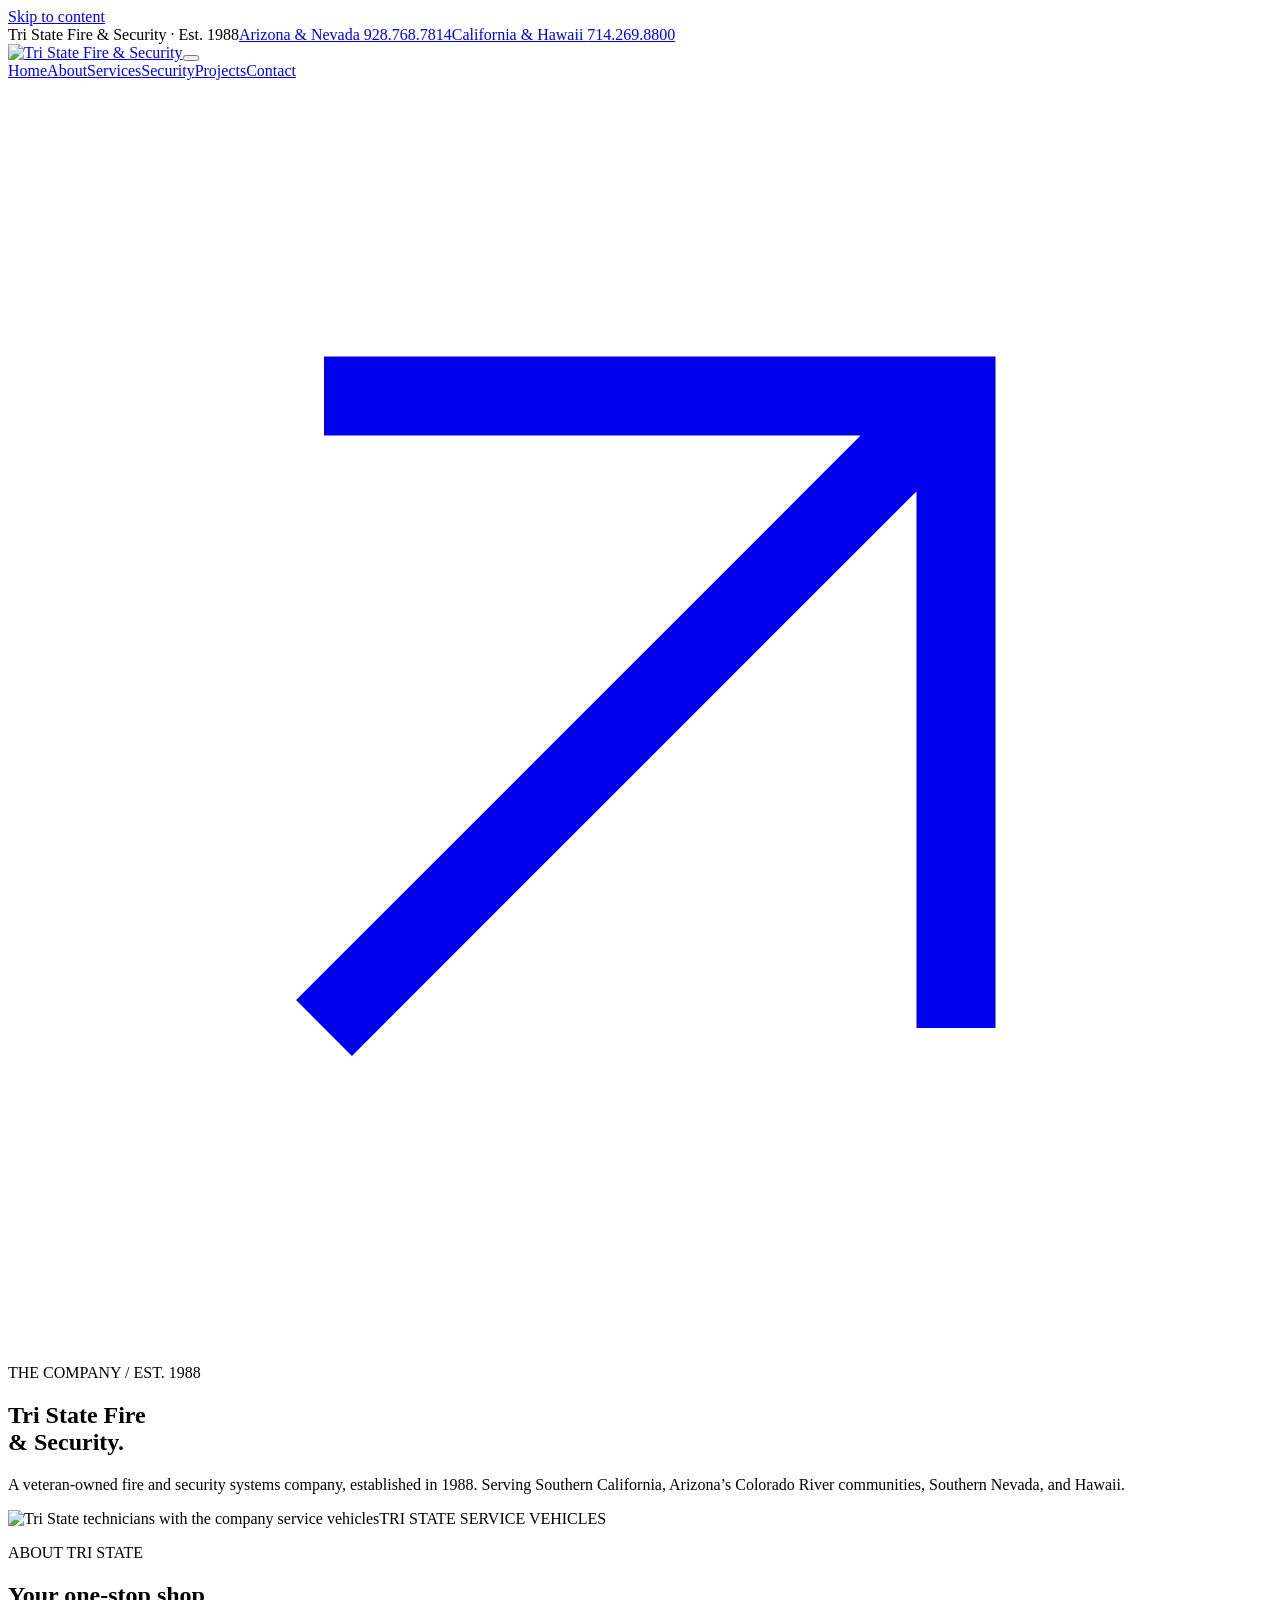
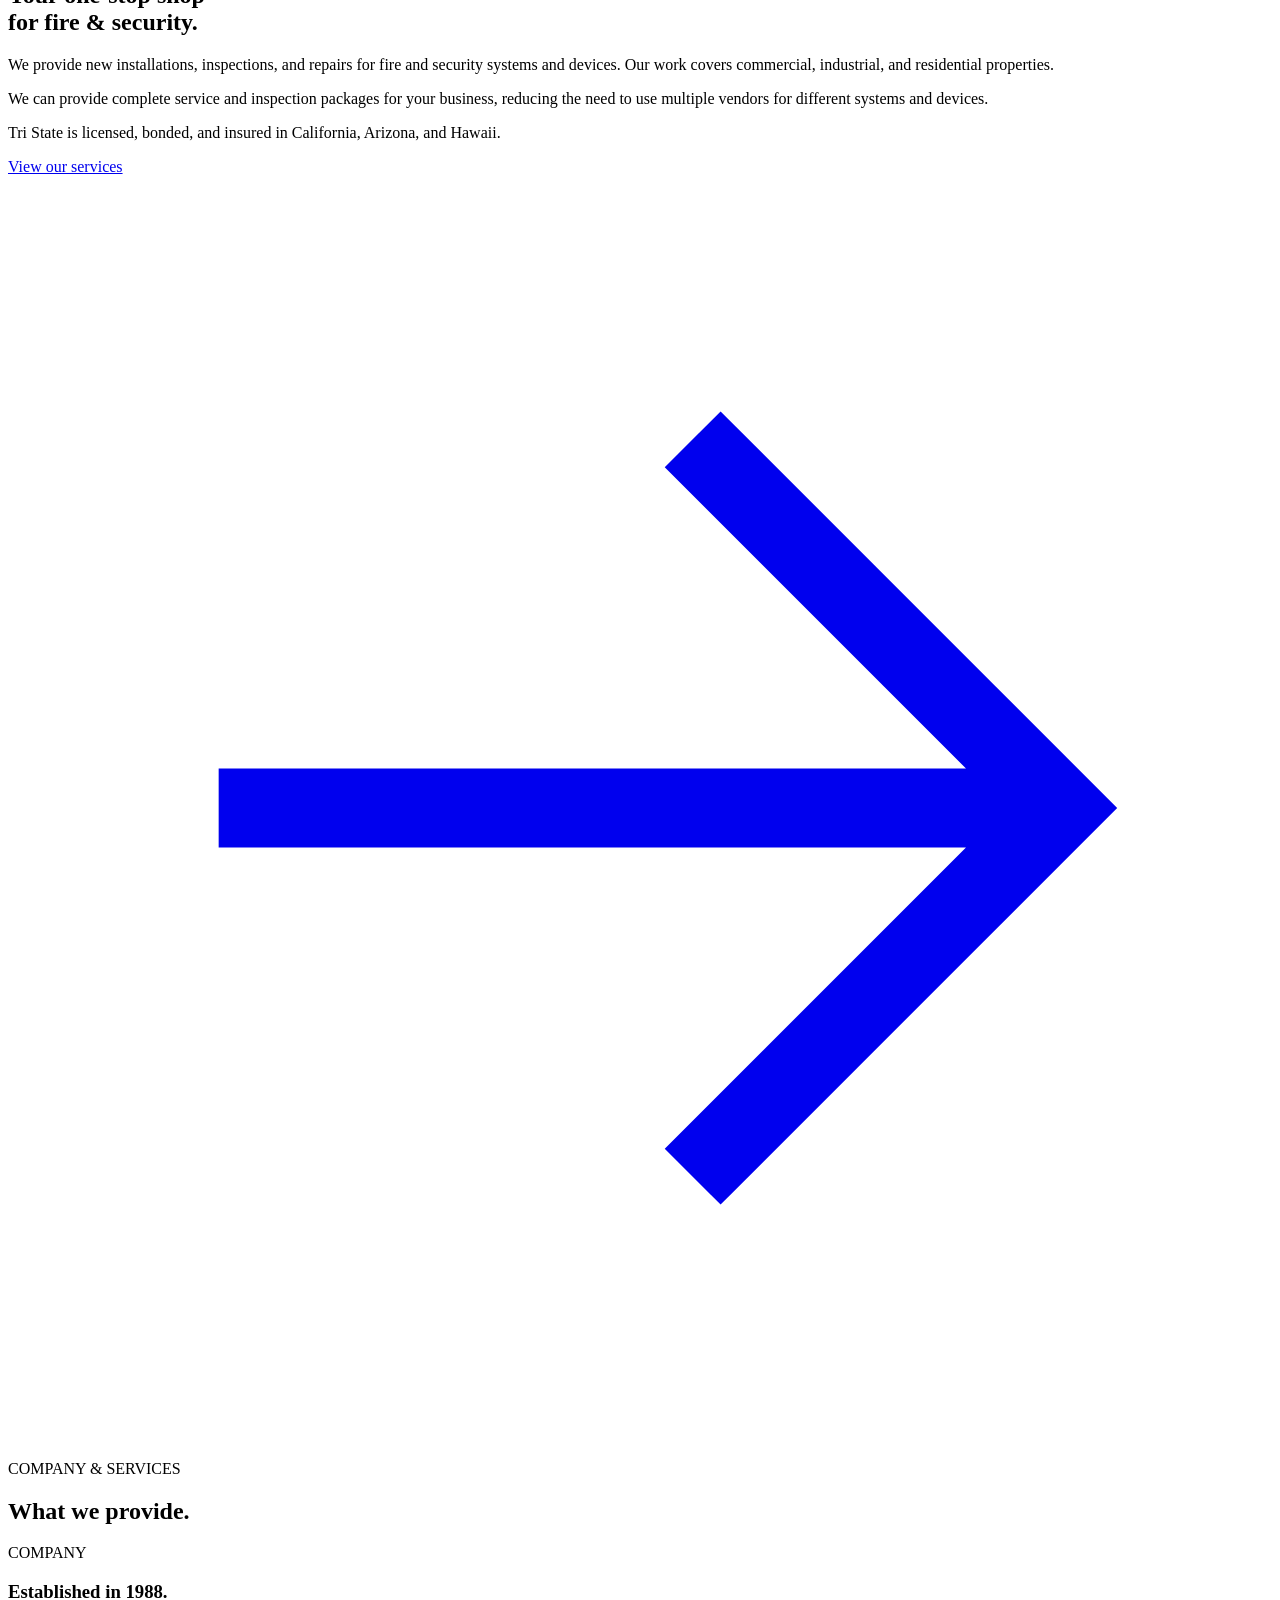
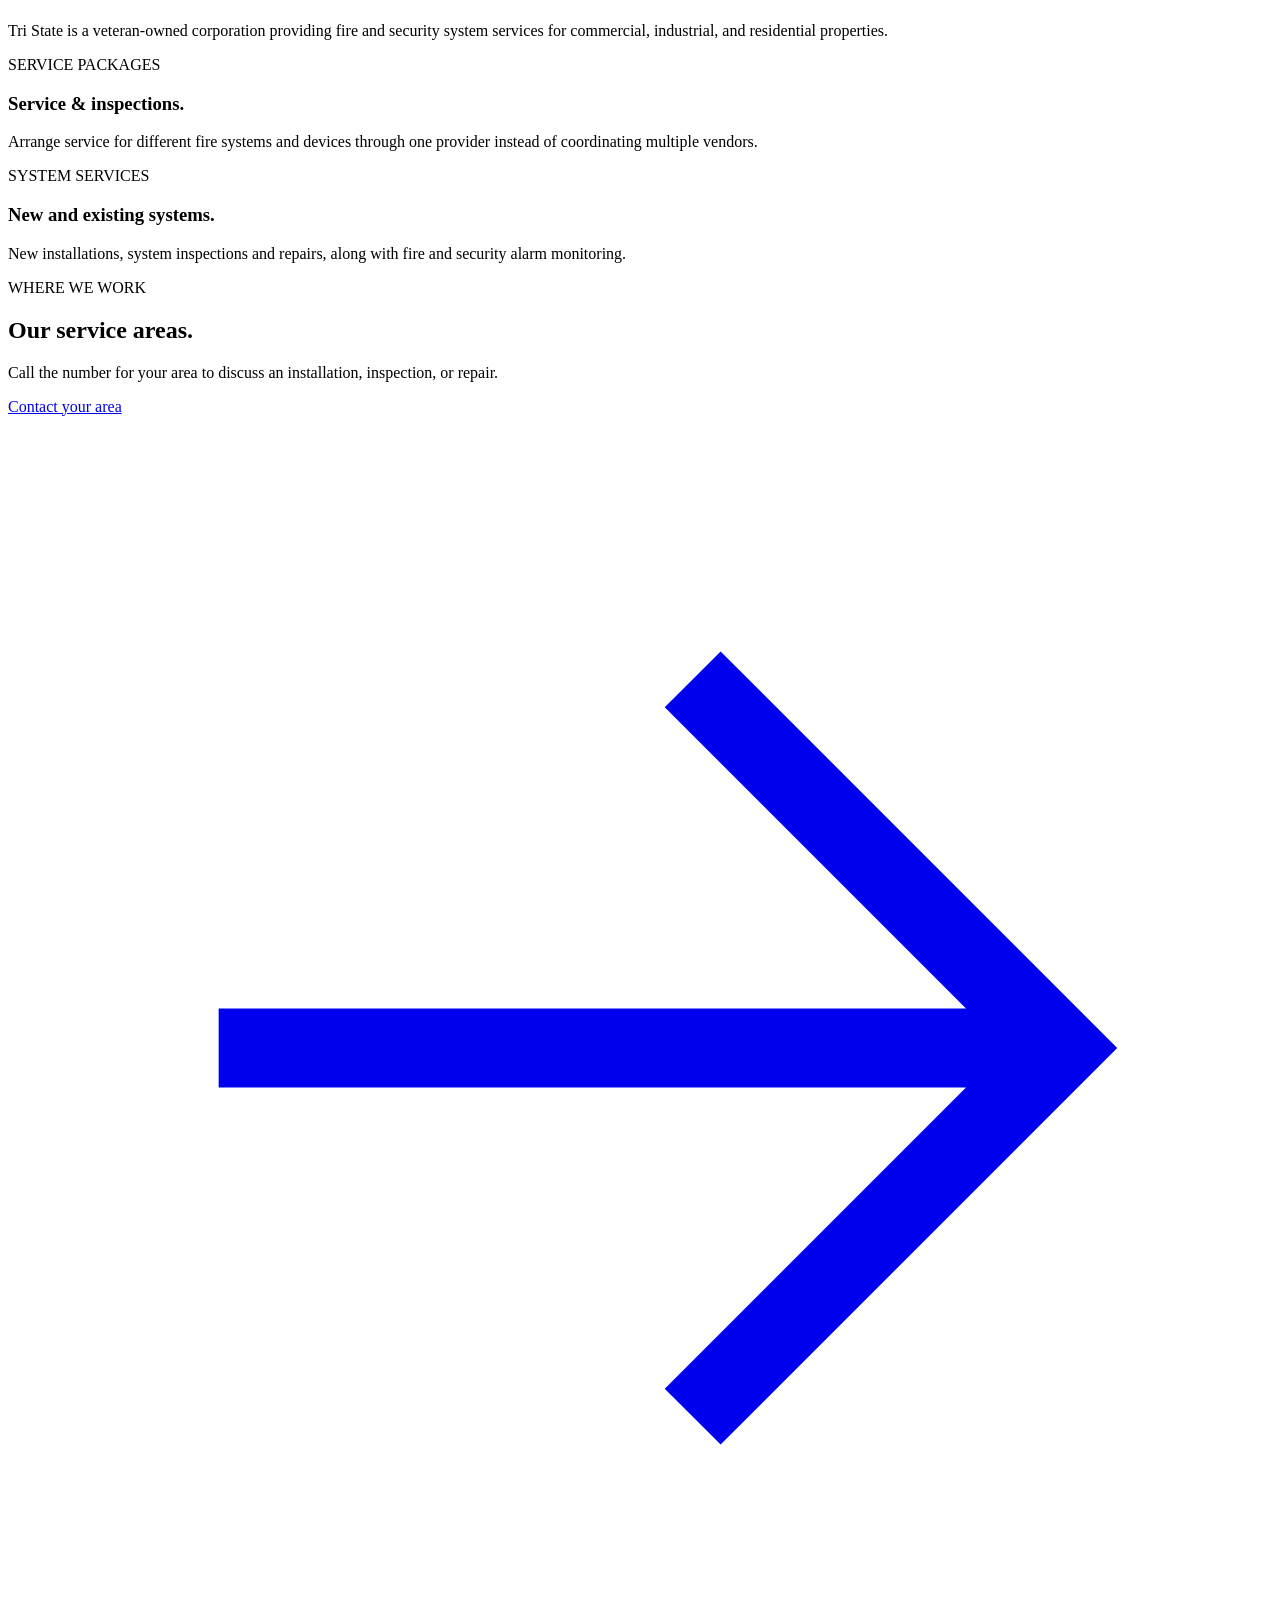
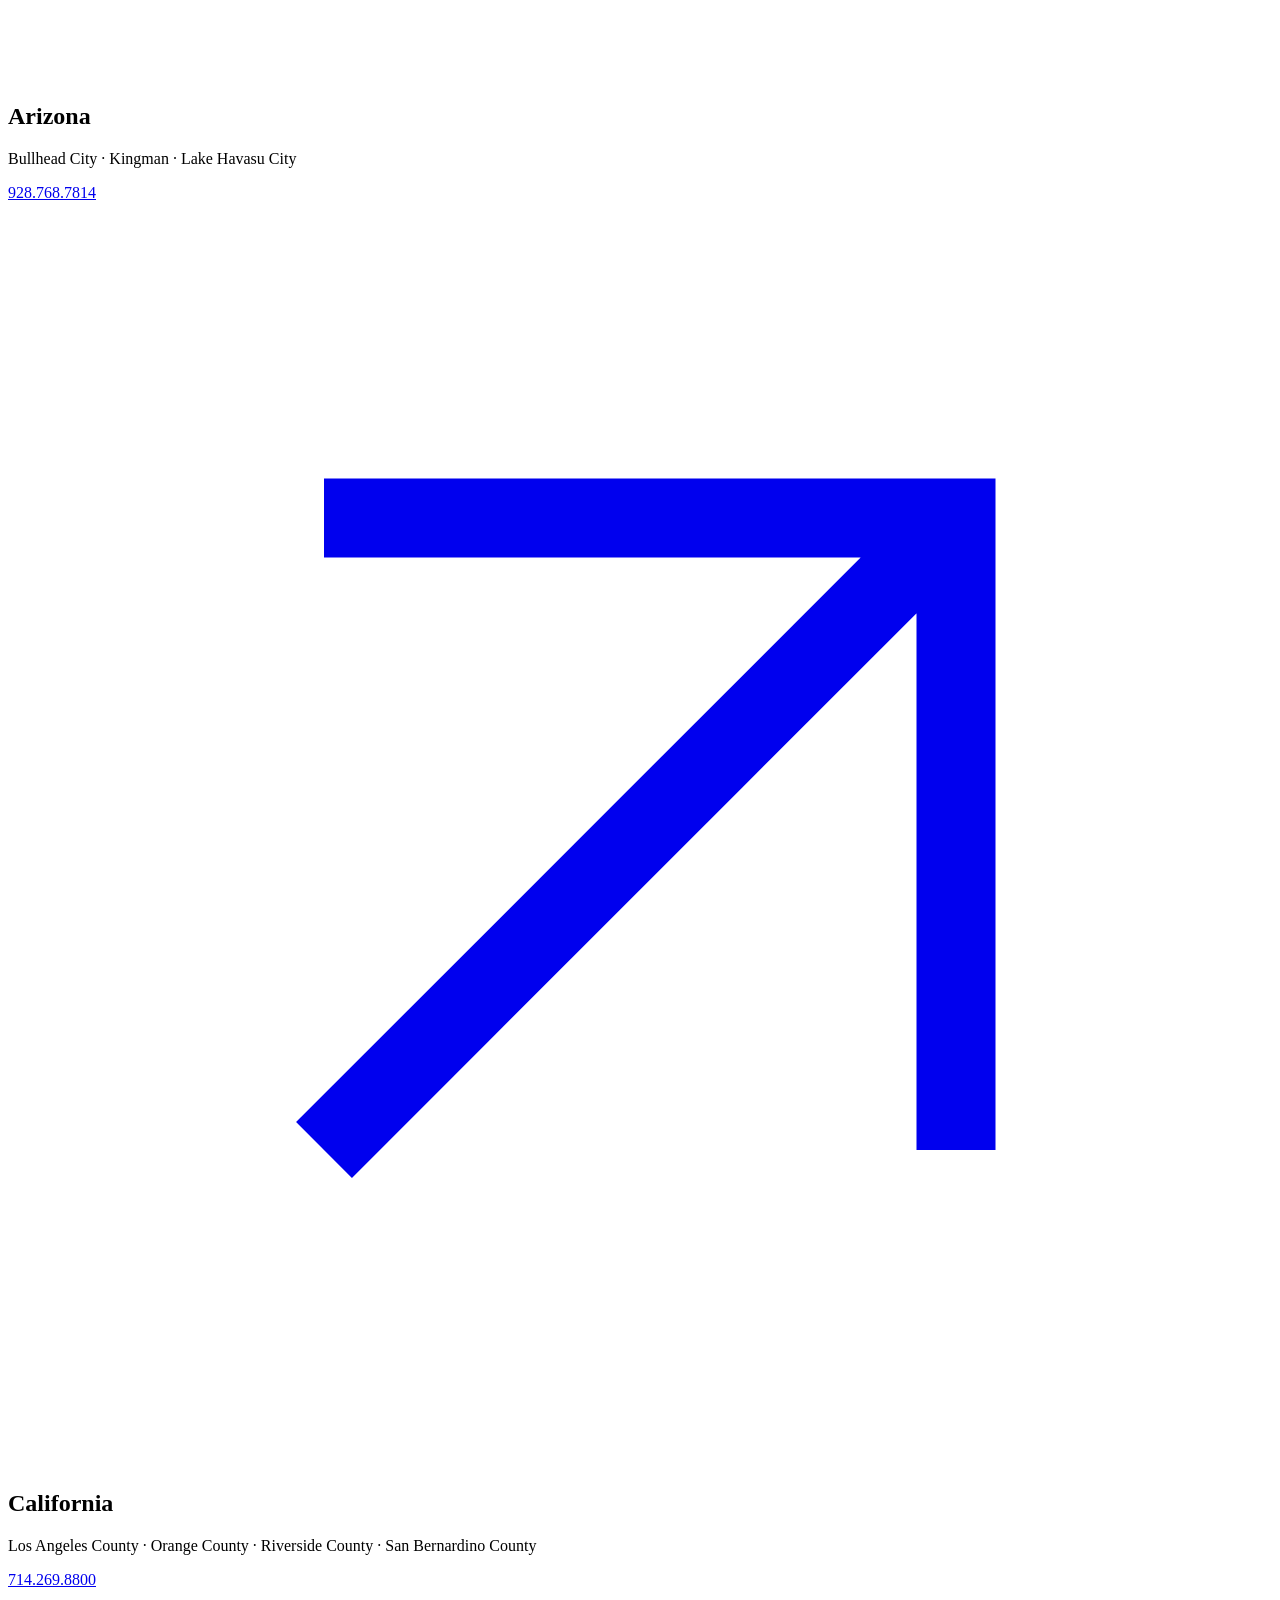
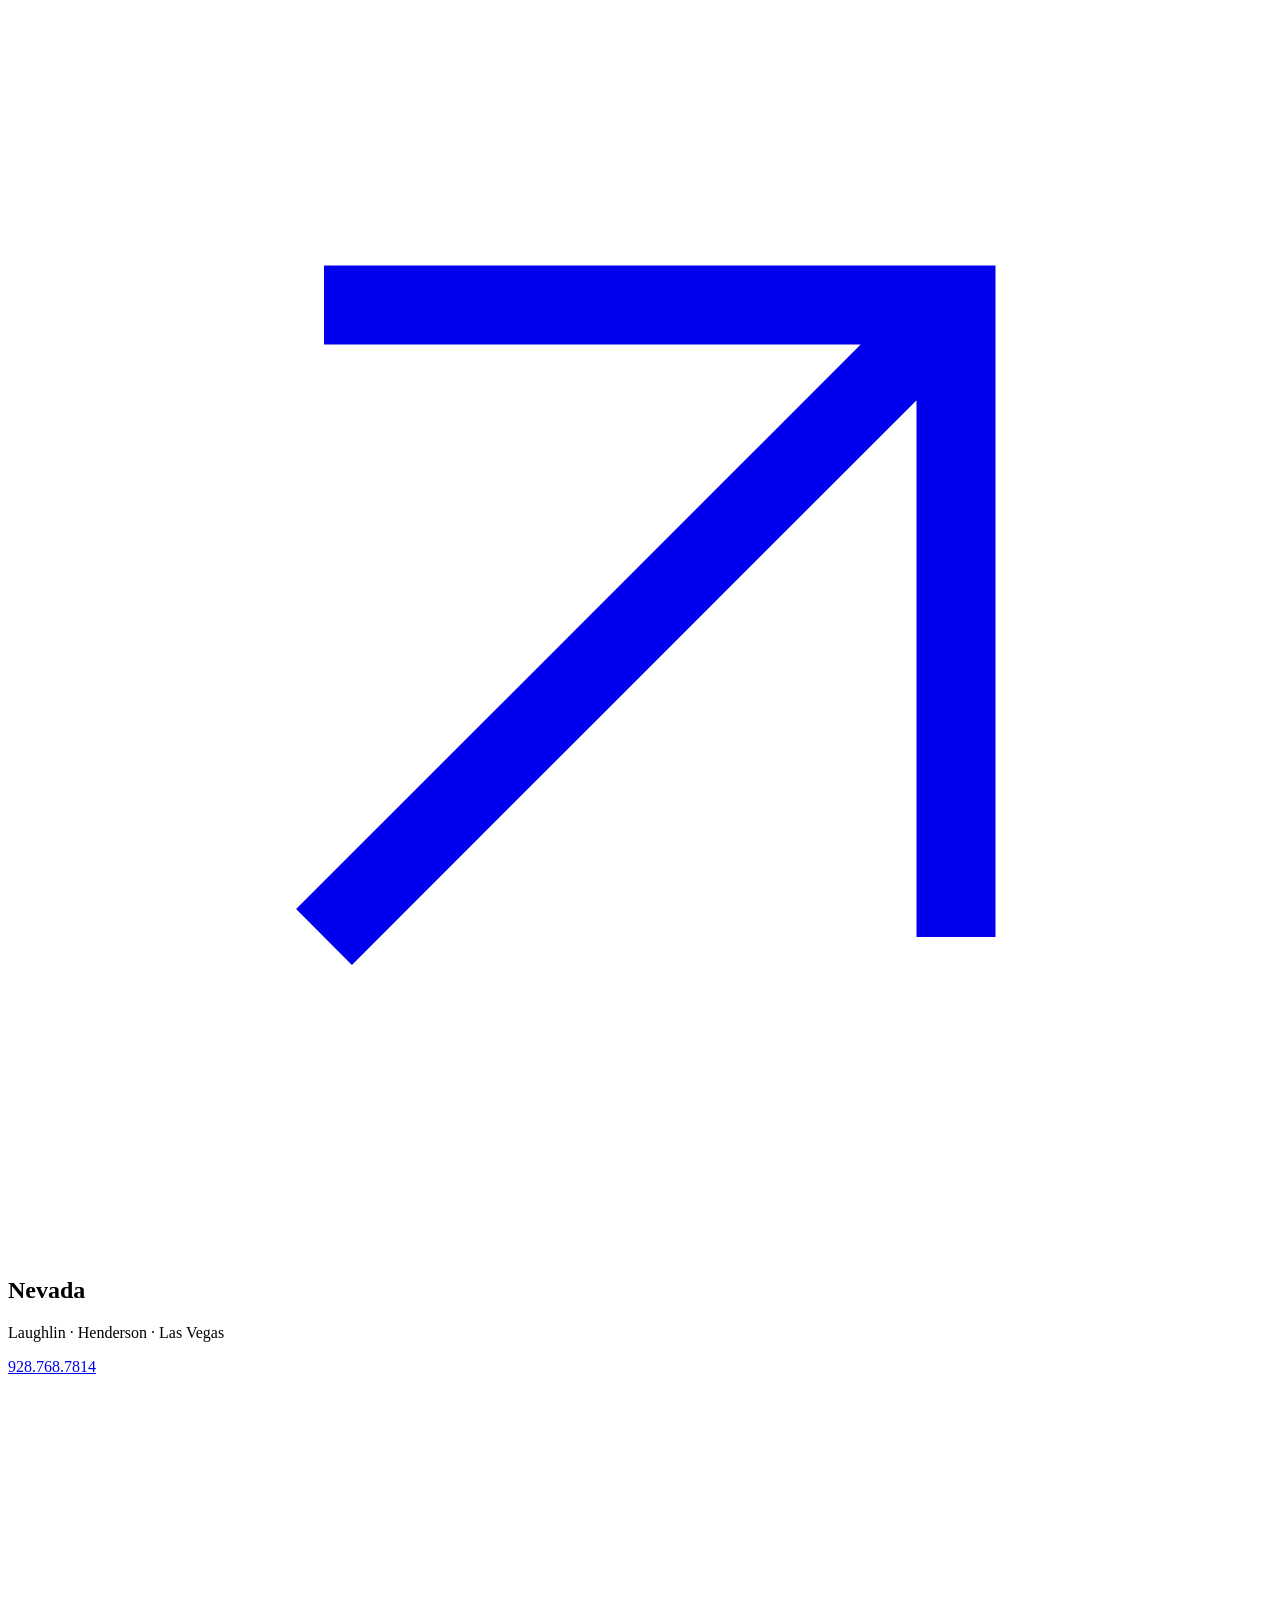
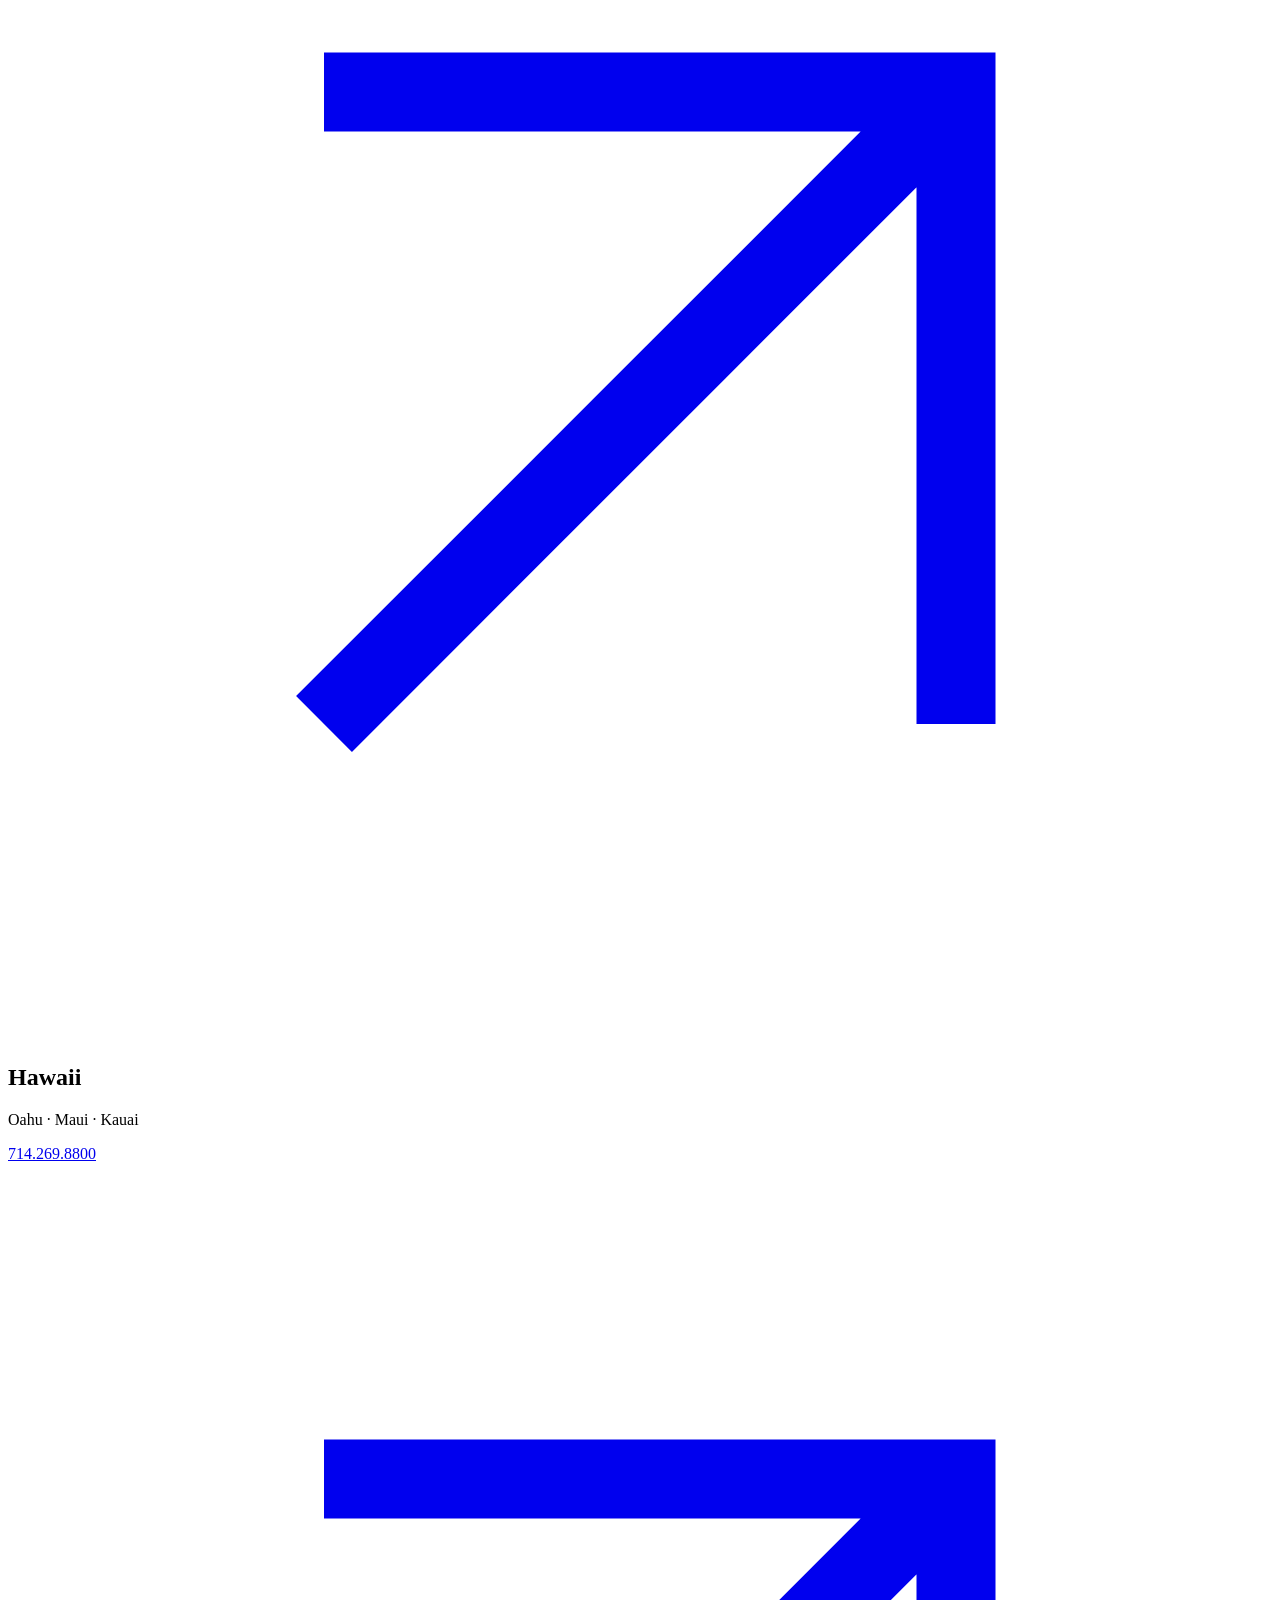
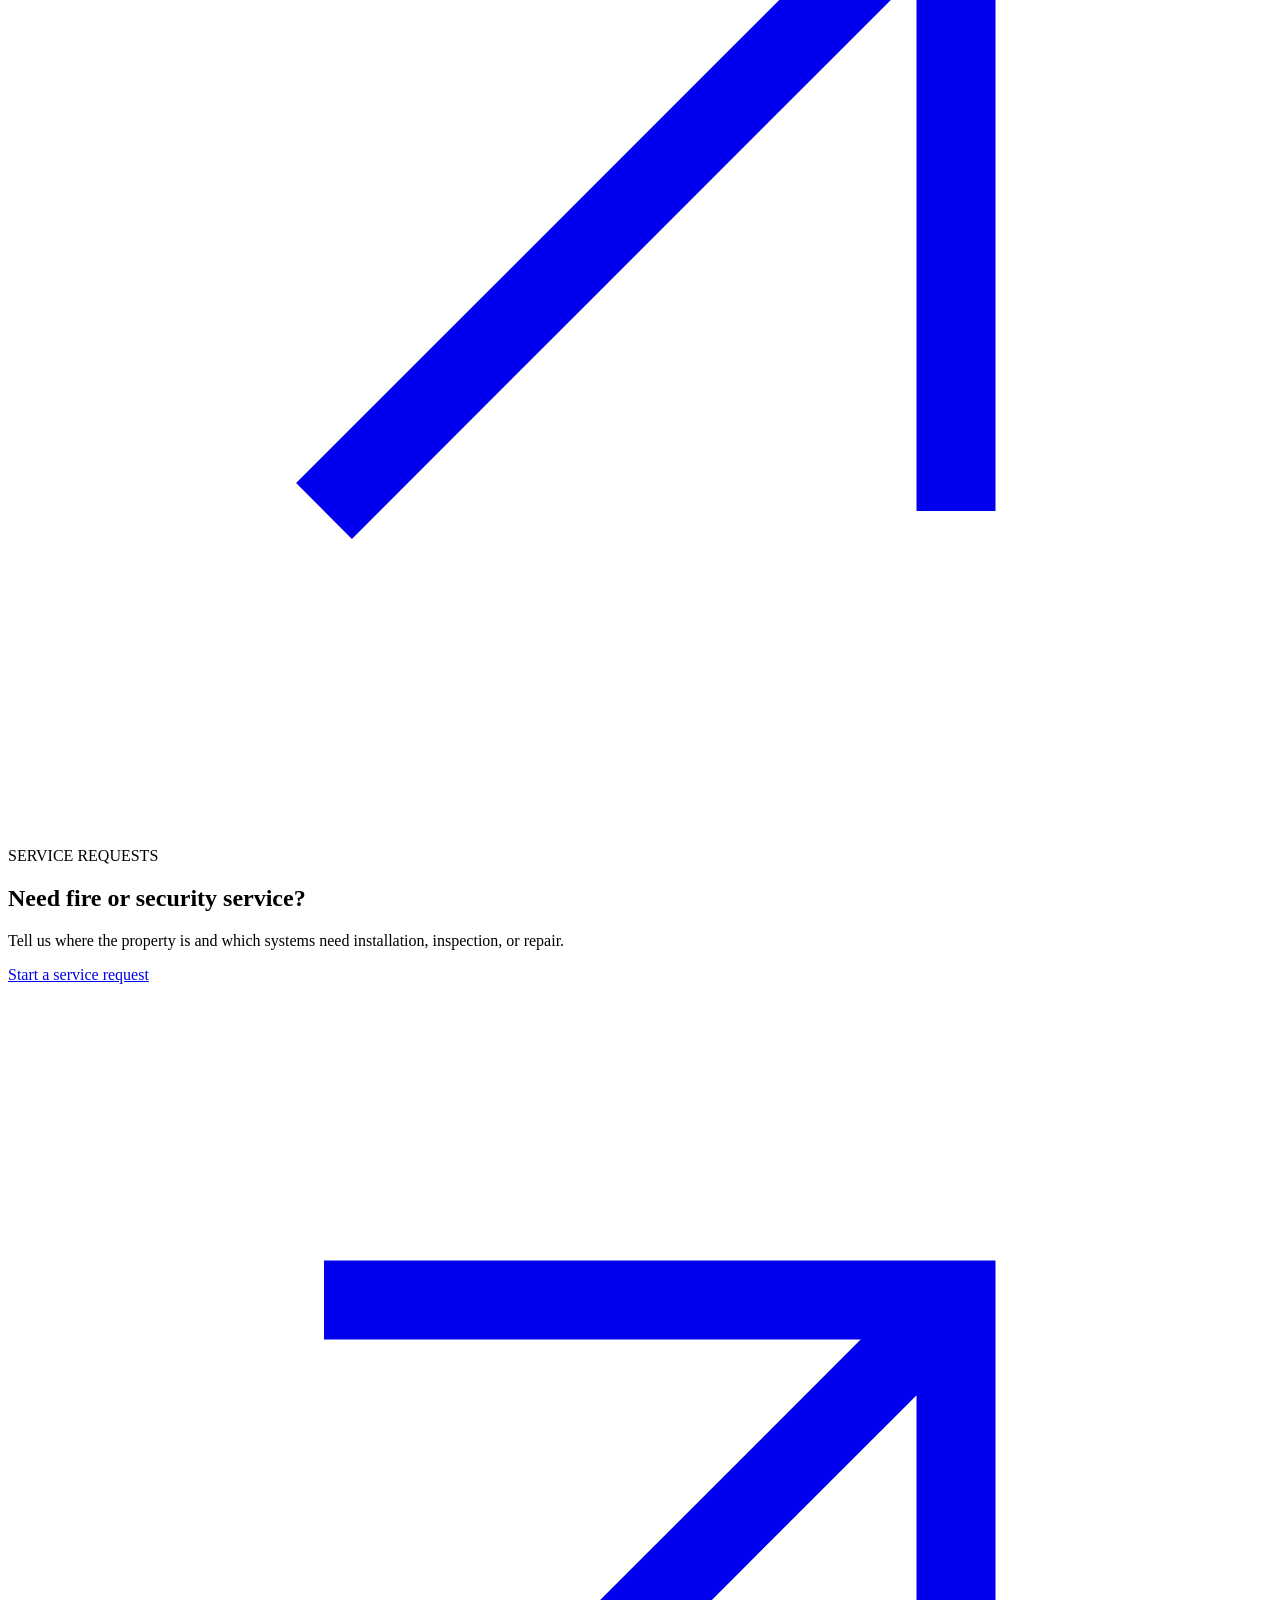
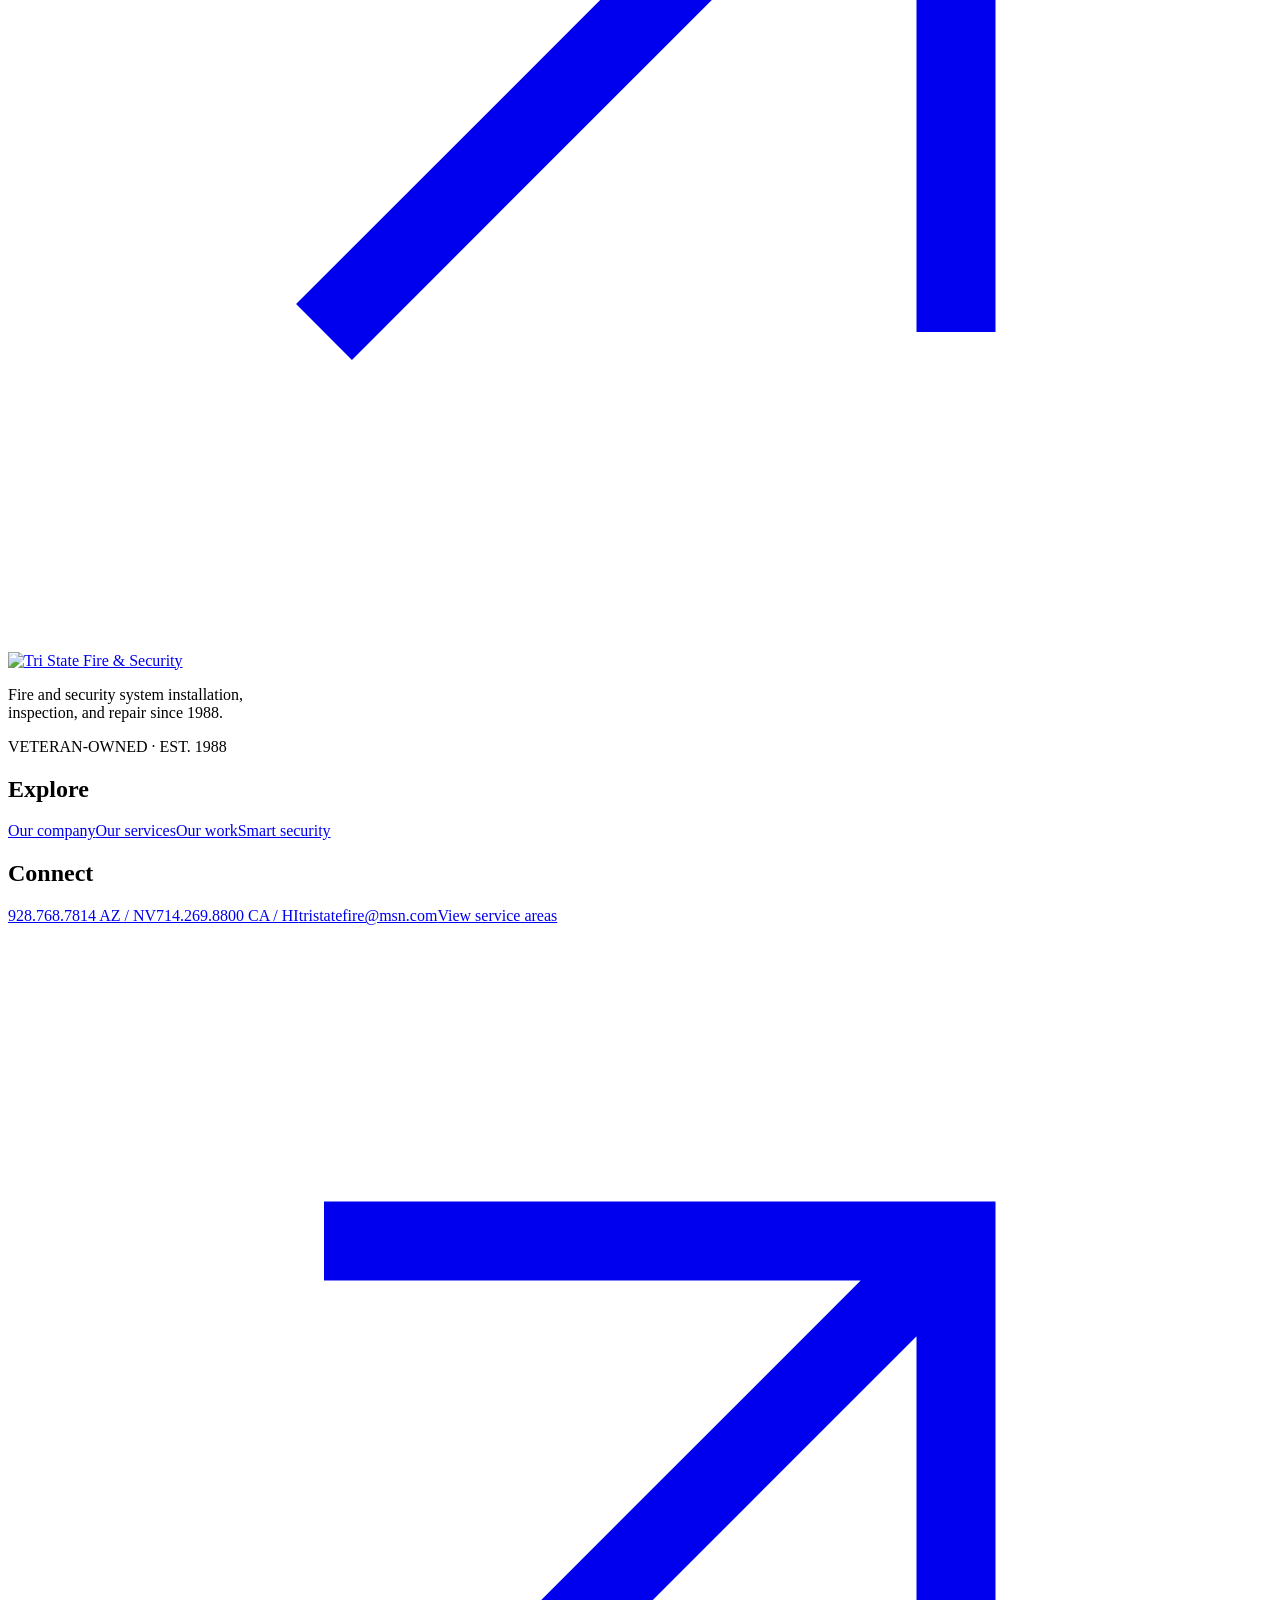
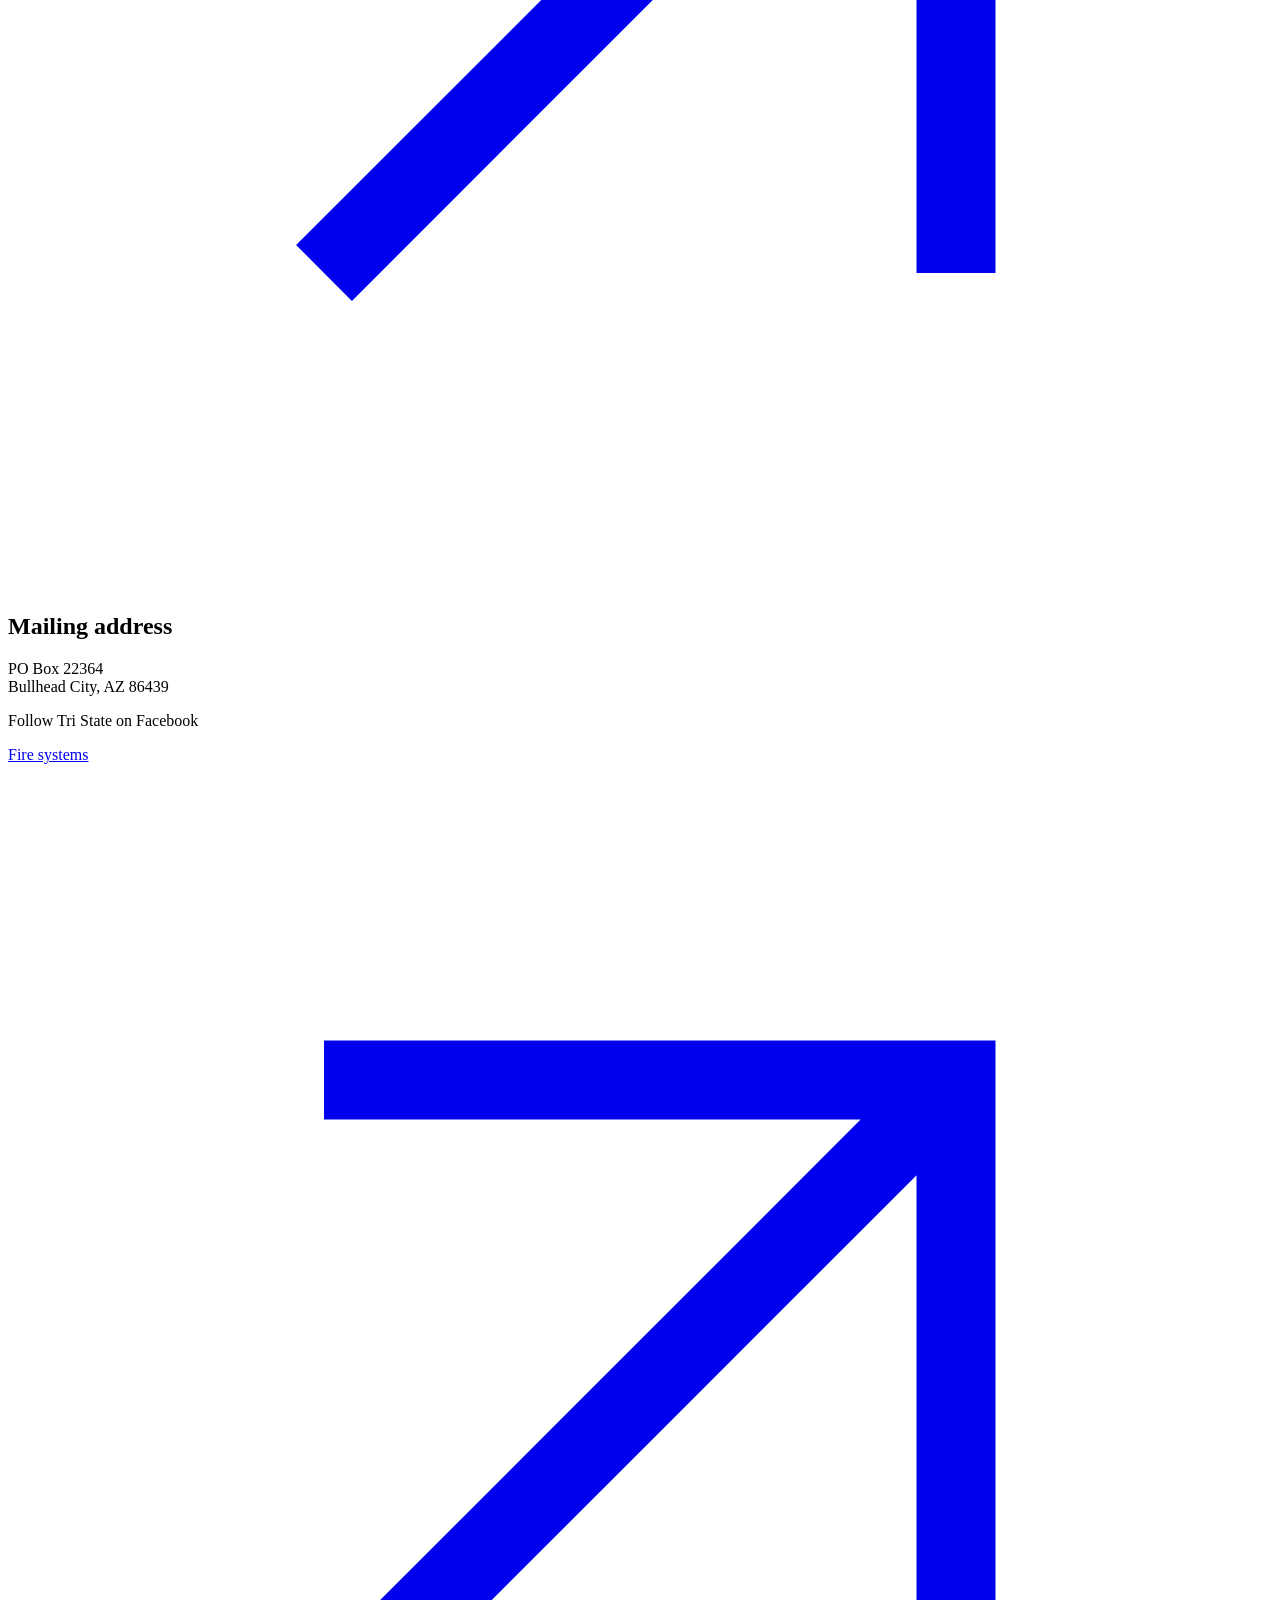
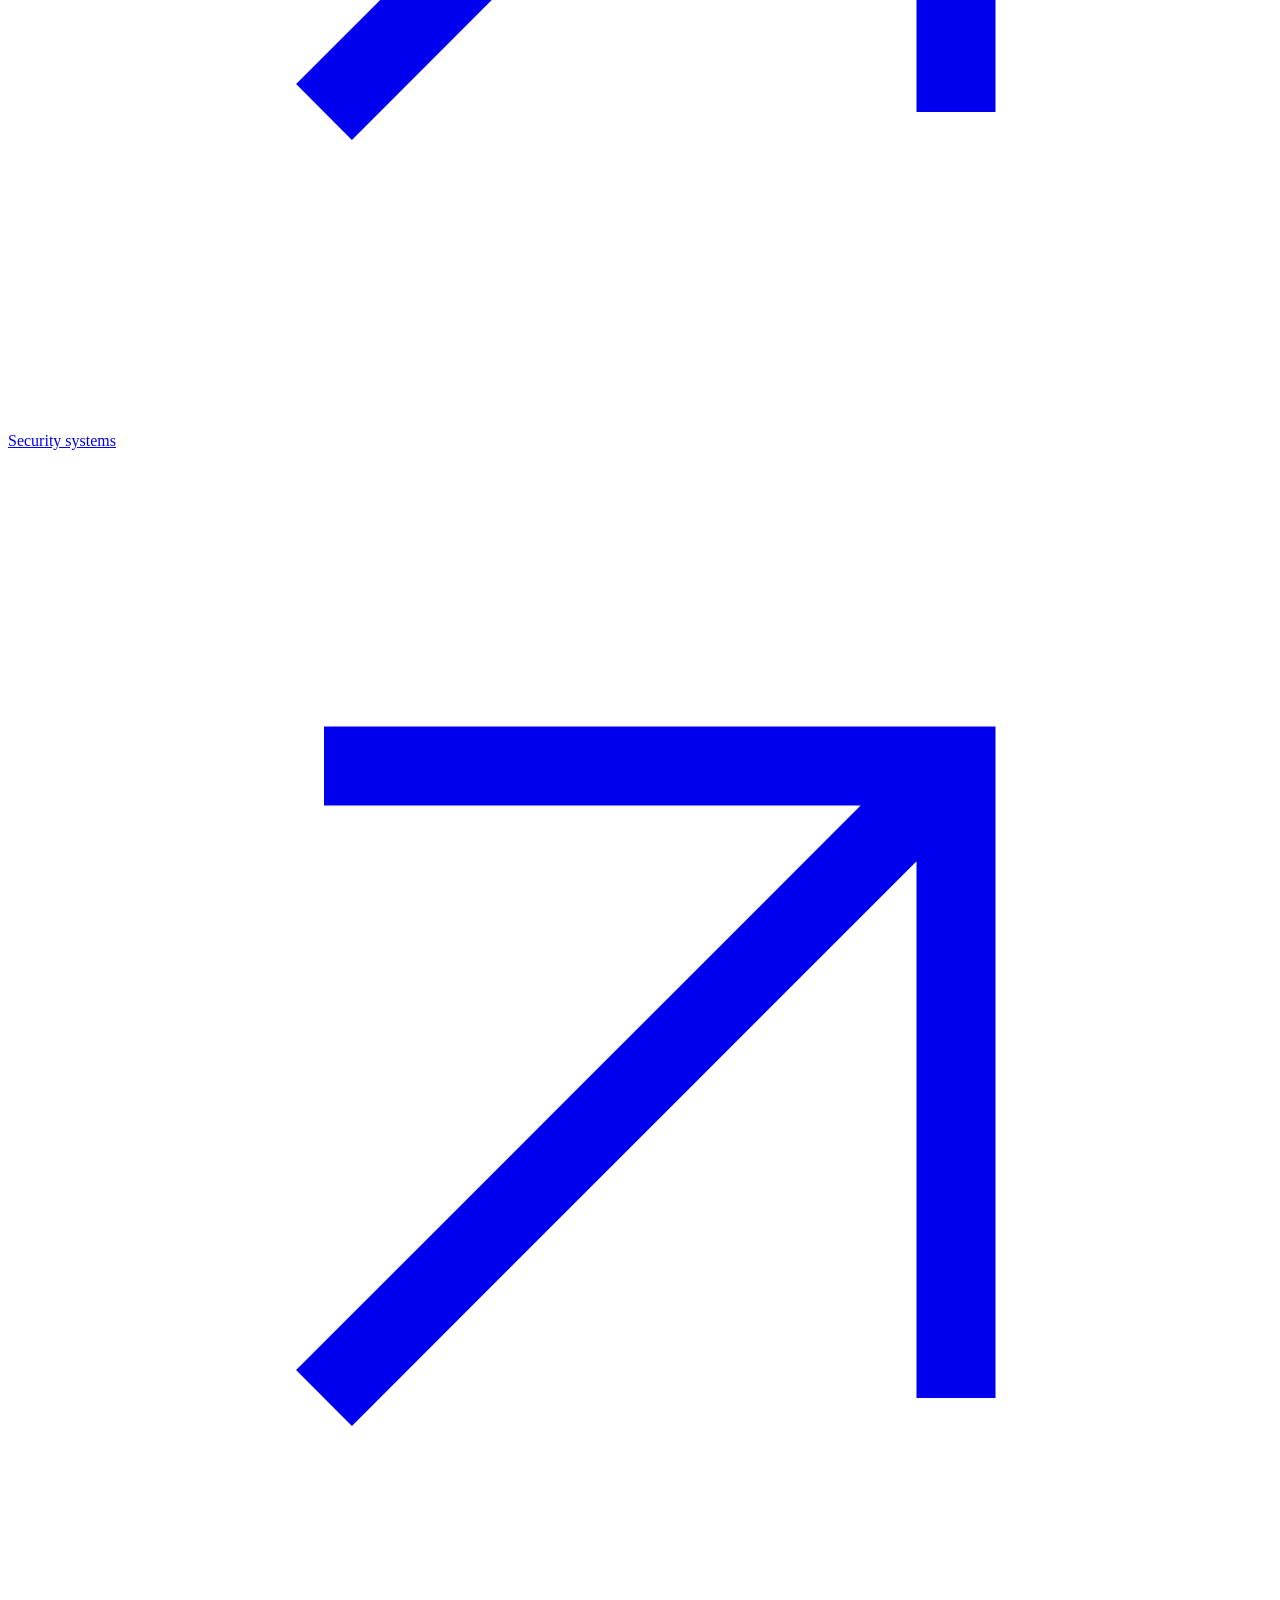
==== commit 88336d2a: "Fix preview base paths for GitHub Pages" ====
--- a/about.html
+++ b/about.html
@@ -12,7 +12,7 @@
     <link
       rel="icon"
       type="image/jpeg"
-      href="/images/enhanced/tristate_icon-606w.jpg"
+      href="/TristateFinal-preview/images/enhanced/tristate_icon-606w.jpg"
     />
     <link rel="preconnect" href="https://fonts.googleapis.com" />
     <link rel="preconnect" href="https://fonts.gstatic.com" crossorigin />
@@ -20,8 +20,8 @@
       href="https://fonts.googleapis.com/css2?family=Manrope:wght@400;500;600;700;800&display=swap"
       rel="stylesheet"
     />
-    <link rel="stylesheet" href="/css/styles.css?v=services-fix-1" />
-    <script src="/app.js?v=mobile-call-1" defer></script>
+    <link rel="stylesheet" href="/TristateFinal-preview/css/styles.css?v=services-fix-1" />
+    <script src="/TristateFinal-preview/app.js?v=mobile-call-1" defer></script>
   </head>
   <body id="top">
     <a class="skip-link" href="#main">Skip to content</a>
@@ -37,19 +37,19 @@
     </div>
     <header class="site-header">
       <div class="container nav-inner">
-        <a class="brand" href="/" aria-label="Tri State Fire and Security home"
+        <a class="brand" href="/TristateFinal-preview/" aria-label="Tri State Fire and Security home"
           ><picture
             >
             <img
-              src="/images/enhanced/tristate_logo-1125w.jpg"
+              src="/TristateFinal-preview/images/enhanced/tristate_logo-1125w.jpg"
               alt="Tri State Fire & Security"
               width="1125"
               height="460"
               decoding="async"
               srcset="
-                /images/enhanced/tristate_logo-320w.jpg   320w,
-                /images/enhanced/tristate_logo-640w.jpg   640w,
-                /images/enhanced/tristate_logo-1125w.jpg 1125w
+                /TristateFinal-preview/images/enhanced/tristate_logo-320w.jpg   320w,
+                /TristateFinal-preview/images/enhanced/tristate_logo-640w.jpg   640w,
+                /TristateFinal-preview/images/enhanced/tristate_logo-1125w.jpg 1125w
               "
               sizes="(max-width: 700px) 175px, 177px" /></picture></a
         ><button
@@ -61,11 +61,11 @@
           <span></span><span></span>
         </button>
         <nav id="site-nav" aria-label="Main navigation">
-          <a href="/">Home</a><a href="/about.html" aria-current="page">About</a
-          ><a href="/services.html">Services</a
-          ><a href="/brochure.html">Security</a
-          ><a href="/projects.html">Projects</a
-          ><a href="/locations.html" class="button button-small"
+          <a href="/TristateFinal-preview/">Home</a><a href="/TristateFinal-preview/about.html" aria-current="page">About</a
+          ><a href="/TristateFinal-preview/services.html">Services</a
+          ><a href="/TristateFinal-preview/brochure.html">Security</a
+          ><a href="/TristateFinal-preview/projects.html">Projects</a
+          ><a href="/TristateFinal-preview/locations.html" class="button button-small"
             >Contact
             <svg viewBox="0 0 24 24" fill="none" aria-hidden="true">
               <path
@@ -91,15 +91,15 @@
             >
             <img
               class="story-photo"
-              src="/images/enhanced/truck-1920w.jpg"
+              src="/TristateFinal-preview/images/enhanced/truck-1920w.jpg"
               alt="Tri State technicians with the company service vehicles"
               width="1920"
               height="1080"
               decoding="async"
               srcset="
-                /images/enhanced/truck-480w.jpg   480w,
-                /images/enhanced/truck-960w.jpg   960w,
-                /images/enhanced/truck-1920w.jpg 1920w
+                /TristateFinal-preview/images/enhanced/truck-480w.jpg   480w,
+                /TristateFinal-preview/images/enhanced/truck-960w.jpg   960w,
+                /TristateFinal-preview/images/enhanced/truck-1920w.jpg 1920w
               "
               sizes="(max-width: 700px) calc(100vw - 40px), (max-width: 1100px) 48vw, 640px" /></picture
           ><span class="photo-caption">TRI STATE SERVICE VEHICLES</span>
@@ -116,7 +116,7 @@
           <p>
             Tri State is licensed, bonded, and insured in California, Arizona, and Hawaii.
           </p>
-          <a href="/services.html" class="text-link"
+          <a href="/TristateFinal-preview/services.html" class="text-link"
             >View our services
             <svg viewBox="0 0 24 24" fill="none" aria-hidden="true">
               <path
@@ -171,7 +171,7 @@
             <p>
               Call the number for your area to discuss an installation, inspection, or repair.
             </p>
-            <a href="/locations.html" class="text-link"
+            <a href="/TristateFinal-preview/locations.html" class="text-link"
               >Contact your area
               <svg viewBox="0 0 24 24" fill="none" aria-hidden="true">
                 <path
@@ -248,7 +248,7 @@
           <p>
             Tell us where the property is and which systems need installation, inspection, or repair.
           </p>
-          <a href="/locations.html" class="button button-light"
+          <a href="/TristateFinal-preview/locations.html" class="button button-light"
             >Start a service request
             <svg viewBox="0 0 24 24" fill="none" aria-hidden="true">
               <path
@@ -264,20 +264,20 @@
       <div class="container">
         <div class="footer-grid">
           <div class="footer-brand">
-            <a class="brand" href="/" aria-label="Tri State home"
+            <a class="brand" href="/TristateFinal-preview/" aria-label="Tri State home"
               ><picture
                 >
                 <img
-                  src="/images/enhanced/tristate_logo-1125w.jpg"
+                  src="/TristateFinal-preview/images/enhanced/tristate_logo-1125w.jpg"
                   alt="Tri State Fire & Security"
                   width="1125"
                   height="460"
                   loading="lazy"
                   decoding="async"
                   srcset="
-                    /images/enhanced/tristate_logo-320w.jpg   320w,
-                    /images/enhanced/tristate_logo-640w.jpg   640w,
-                    /images/enhanced/tristate_logo-1125w.jpg 1125w
+                    /TristateFinal-preview/images/enhanced/tristate_logo-320w.jpg   320w,
+                    /TristateFinal-preview/images/enhanced/tristate_logo-640w.jpg   640w,
+                    /TristateFinal-preview/images/enhanced/tristate_logo-1125w.jpg 1125w
                   "
                   sizes="(max-width: 700px) 175px, 177px" /></picture
             ></a>
@@ -288,17 +288,17 @@
           </div>
           <div>
             <h2>Explore</h2>
-            <a href="/about.html">Our company</a
-            ><a href="/services.html">Our services</a
-            ><a href="/projects.html">Our work</a
-            ><a href="/brochure.html">Smart security</a>
+            <a href="/TristateFinal-preview/about.html">Our company</a
+            ><a href="/TristateFinal-preview/services.html">Our services</a
+            ><a href="/TristateFinal-preview/projects.html">Our work</a
+            ><a href="/TristateFinal-preview/brochure.html">Smart security</a>
           </div>
           <div>
             <h2>Connect</h2>
             <a href="tel:+19287687814">928.768.7814 <span>AZ / NV</span></a
             ><a href="tel:+17142698800">714.269.8800 <span>CA / HI</span></a
             ><a href="mailto:tristatefire@msn.com">tristatefire@msn.com</a
-            ><a href="/locations.html"
+            ><a href="/TristateFinal-preview/locations.html"
               >View service areas
               <svg viewBox="0 0 24 24" fill="none" aria-hidden="true">
                 <path
